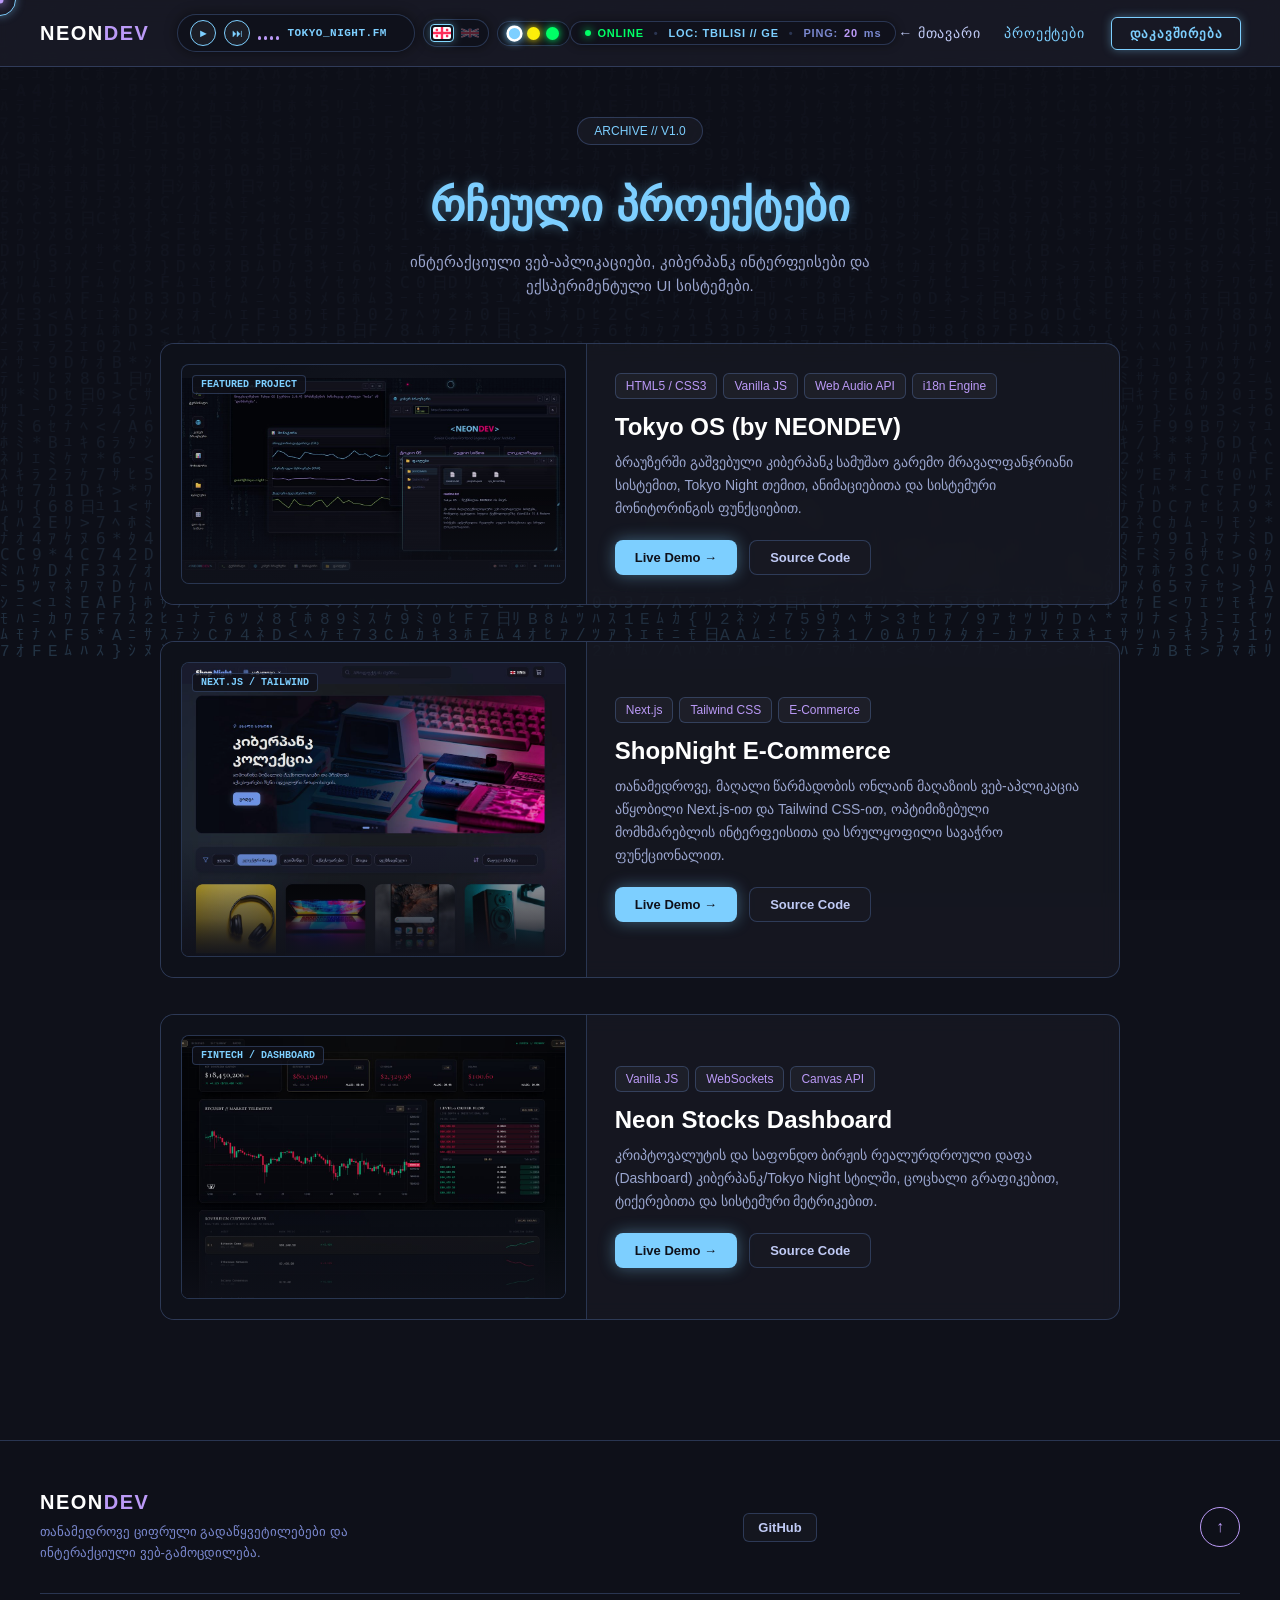
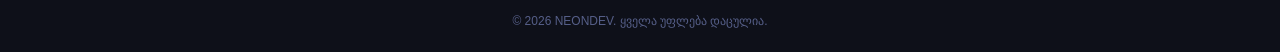
==== projects.html @ 798b06bb "Fix portfolio review issues - Real GitHub link, drop placeholder LinkedIn/X links - CV download link" ====
<!doctype html>
<html lang="ka">
  <head>
    <meta charset="UTF-8" />
    <meta name="viewport" content="width=device-width, initial-scale=1.0" />
    <title>პროექტები | NEONDEV</title>
    <meta
      name="description"
      content="NEONDEV-ის რჩეული პროექტები: Tokyo OS, ShopNight E-Commerce და Neon Stocks Dashboard."
    />
    <meta property="og:type" content="website" />
    <meta property="og:title" content="პროექტები | NEONDEV" />
    <meta
      property="og:description"
      content="ინტერაქციული ვებ-აპლიკაციები, კიბერპანკ ინტერფეისები და ექსპერიმენტული UI სისტემები."
    />
    <meta
      property="og:url"
      content="https://cercvadzee07.github.io/NEONDEV/projects.html"
    />
    <meta
      property="og:image"
      content="https://cercvadzee07.github.io/NEONDEV/tokyo-os-preview.jpg"
    />
    <meta name="twitter:card" content="summary_large_image" />
    <link rel="icon" type="image/svg+xml" href="favicon.svg" />
    <link rel="stylesheet" href="style.css" />
    <script>
      const t = localStorage.getItem("selectedTheme");
      if (t === "cyber") {
        document.documentElement.classList.add("theme-cyber");
        document.body?.classList.add("theme-cyber");
      }
      if (t === "matrix") {
        document.documentElement.classList.add("theme-matrix");
        document.body?.classList.add("theme-matrix");
      }
    </script>
  </head>
  <body>
    <!-- Custom Cyberpunk კურსორი -->
    <div class="cursor-dot" id="cursorDot"></div>
    <div class="cursor-ring" id="cursorRing"></div>

    <!-- Matrix Rain ფონი -->
    <canvas id="matrixCanvas"></canvas>

    <!-- ნავიგაცია -->
    <header class="navbar">
      <a href="index.html" class="logo">NEON<span>DEV</span></a>

      <!-- Cyberpunk მინი-აუდიო (Next ღილაკით), ენის და თემების გადამრთველი -->
      <div class="audio-controls-wrap">
        <div
          class="audio-player"
          id="audioPlayer"
          title="Cyberpunk Ambient Player"
        >
          <button class="player-btn" id="playToggleBtn" aria-label="Play Lo-Fi">
            <span class="player-icon" id="playerIcon">&#9658;</span>
          </button>
          <button
            class="player-btn"
            id="nextTrackBtn"
            title="Next Track"
            aria-label="Next Track"
          >
            ⏭
          </button>
          <div class="visualizer" id="visualizer">
            <span class="v-bar"></span>
            <span class="v-bar"></span>
            <span class="v-bar"></span>
            <span class="v-bar"></span>
          </div>
          <span class="track-title" id="trackTitle">TOKYO_NIGHT.FM</span>
        </div>

        <!-- ენის გადამრთველი HUD პანელი (დროშებით) -->
        <div class="lang-switcher" title="ენის შეცვლა / Switch Language">
          <button
            class="lang-btn active"
            data-lang="ka"
            title="ქართული"
            aria-label="ქართული"
          >
            <svg class="flag-icon" viewBox="0 0 60 40" width="20" height="14">
              <rect width="60" height="40" fill="#f0f4fc" rx="2" />
              <path d="M0 16h60v8H0z M26 0h8v40h-8z" fill="#ff2a55" />
              <path d="M10 6h6v8h-6z M9 7h8v6h-8z" fill="#ff2a55" />
              <path d="M44 6h6v8h-6z M43 7h8v6h-8z" fill="#ff2a55" />
              <path d="M10 26h6v8h-6z M9 27h8v6h-8z" fill="#ff2a55" />
              <path d="M44 26h6v8h-6z M43 27h8v6h-8z" fill="#ff2a55" />
            </svg>
          </button>
          <button
            class="lang-btn"
            data-lang="en"
            title="English"
            aria-label="English"
          >
            <svg class="flag-icon" viewBox="0 0 60 30" width="20" height="14">
              <clipPath id="uk-clip-p">
                <rect width="60" height="30" rx="2" />
              </clipPath>
              <g clip-path="url(#uk-clip-p)">
                <path d="M0 0v30h60V0z" fill="#012169" />
                <path
                  d="M0 0l60 30m0-30L0 30"
                  stroke="#f0f4fc"
                  stroke-width="6"
                />
                <path
                  d="M0 0l60 30m0-30L0 30"
                  stroke="#ff2a55"
                  stroke-width="3"
                />
                <path d="M30 0v30M0 15h60" stroke="#f0f4fc" stroke-width="10" />
                <path d="M30 0v30M0 15h60" stroke="#ff2a55" stroke-width="6" />
              </g>
            </svg>
          </button>
        </div>

        <!-- თემების გადამრთველი HUD პანელი -->
        <div class="theme-switcher" title="ნეონის თემის შეცვლა">
          <button
            class="theme-dot active"
            data-theme="tokyo"
            title="Tokyo Night"
            aria-label="Tokyo Night Theme"
          ></button>
          <button
            class="theme-dot"
            data-theme="cyber"
            title="Cyberpunk 2077"
            aria-label="Cyberpunk Theme"
          ></button>
          <button
            class="theme-dot"
            data-theme="matrix"
            title="Matrix Protocol"
            aria-label="Matrix Theme"
          ></button>
        </div>
      </div>

      <!-- Cyberpunk Live HUD Telemetry -->
      <div class="cyber-hud" id="cyberHud">
        <span class="hud-item hud-status">
          <span class="hud-dot"></span>
          <span id="hudStatus">ONLINE</span>
        </span>
        <span class="hud-sep">•</span>
        <span class="hud-item hud-loc" id="hudLoc">LOC: TBILISI // GE</span>
        <span class="hud-sep">•</span>
        <span class="hud-item hud-ping"
          >PING: <span id="hudPing">--</span>ms</span
        >
      </div>

      <!-- ლინკები (მხოლოდ მთავარი, პროექტები და დაკავშირება) -->
      <ul class="nav-links" id="navLinks">
        <li><a href="index.html" data-i18n="navBack">&larr; მთავარი</a></li>
        <li>
          <a
            href="projects.html"
            style="color: var(--neon-primary)"
            data-i18n="navProjects"
            >პროექტები</a
          >
        </li>
        <li class="mobile-btn-wrap">
          <button class="btn-neon btn-mobile-connect" data-i18n="connectBtn">
            დაკავშირება
          </button>
        </li>
        <!-- თემების გადამრთველი მობილურის მენიუში -->
        <li class="mobile-theme-section">
          <span class="mobile-theme-label">SYSTEM THEME</span>
          <div class="theme-switcher">
            <button
              class="theme-dot active"
              data-theme="tokyo"
              title="Tokyo Night"
              aria-label="Tokyo Night"
            ></button>
            <button
              class="theme-dot"
              data-theme="cyber"
              title="Cyberpunk 2077"
              aria-label="Cyberpunk"
            ></button>
            <button
              class="theme-dot"
              data-theme="matrix"
              title="Matrix Protocol"
              aria-label="Matrix"
            ></button>
          </div>
        </li>
      </ul>

      <div class="nav-right">
        <button class="btn-neon nav-desktop-btn" data-i18n="connectBtn">
          დაკავშირება
        </button>
        <button class="hamburger" id="hamburgerBtn" aria-label="მენიუ">
          <span class="bar"></span>
          <span class="bar"></span>
          <span class="bar"></span>
        </button>
      </div>
    </header>

    <!-- პროექტების ვიტრინის სექცია (მხოლოდ პროექტები!) -->
    <main class="projects-page" id="mainContainer">
      <div class="projects-header reveal">
        <div class="badge">ARCHIVE // V1.0</div>
        <h1 class="page-title">
          <span data-i18n="projectsPageTitle1">რჩეული</span>
          <span data-i18n="projectsPageTitle2">პროექტები</span>
        </h1>
        <p class="page-subtitle" data-i18n="projectsPageSubtitle">
          ინტერაქციული ვებ-აპლიკაციები, კიბერპანკ ინტერფეისები და ექსპერიმენტული
          UI სისტემები.
        </p>
      </div>

      <div class="showcase-list">
        <!-- პროექტი: Tokyo OS -->
        <article class="showcase-card reveal">
          <div class="showcase-preview">
            <div class="preview-mockup has-image">
              <span class="mockup-tag">FEATURED PROJECT</span>
              <img
                src="tokyo-os-preview.jpg"
                alt="Tokyo OS Preview"
                class="mockup-img"
                loading="lazy"
              />
              <div class="mockup-overlay"></div>
            </div>
          </div>

          <div class="showcase-info">
            <div class="showcase-tags">
              <span class="tag">HTML5 / CSS3</span>
              <span class="tag">Vanilla JS</span>
              <span class="tag">Web Audio API</span>
              <span class="tag">i18n Engine</span>
            </div>
            <h2>Tokyo OS (by NEONDEV)</h2>
            <p data-i18n="proj1Desc">
              ბრაუზერში გაშვებული კიბერპანკ სამუშაო გარემო მრავალფანჯრიანი
              სისტემით, Tokyo Night თემით, ანიმაციებითა და სისტემური
              მონიტორინგის ფუნქციებით.
            </p>
            <div class="showcase-actions">
              <a
                href="https://cercvadzee07.github.io/Tokyo-OS/os.html"
                class="btn-primary"
                target="_blank"
                rel="noopener noreferrer"
                data-i18n="liveDemoBtn"
                >Live Demo &rarr;</a
              >
              <a
                href="https://github.com/cercvadzee07/Tokyo-OS"
                class="btn-secondary"
                target="_blank"
                rel="noopener noreferrer"
                data-i18n="sourceCodeBtn"
                >Source Code</a
              >
            </div>
          </div>
        </article>
        <!-- ახალი პროექტი: ShopNight E-Commerce -->
        <article class="showcase-card reveal">
          <div class="showcase-preview">
            <div class="preview-mockup has-image">
              <span class="mockup-tag">NEXT.JS / TAILWIND</span>
              <img
                src="shop-night-preview.jpg"
                alt="ShopNight E-Commerce Preview"
                class="mockup-img"
                loading="lazy"
              />
              <div class="mockup-overlay"></div>
            </div>
          </div>
          <div class="showcase-info">
            <div class="showcase-tags">
              <span class="tag">Next.js</span>
              <span class="tag">Tailwind CSS</span>
              <span class="tag">E-Commerce</span>
            </div>
            <h2>ShopNight E-Commerce</h2>
            <p data-i18n="proj2Desc">
              თანამედროვე, მაღალი წარმადობის ონლაინ მაღაზიის ვებ-აპლიკაცია
              აწყობილი Next.js-ით და Tailwind CSS-ით, ოპტიმიზებული მომხმარებლის
              ინტერფეისითა და სრულყოფილი სავაჭრო ფუნქციონალით.
            </p>
            <div class="showcase-actions">
              <a
                href="https://shophight-ecommerce-rtij-rho.vercel.app/"
                class="btn-primary"
                target="_blank"
                rel="noopener noreferrer"
                data-i18n="liveDemoBtn"
                >Live Demo &rarr;</a
              >
              <a
                href="https://github.com/cercvadzee07/shophight-ecommerce"
                class="btn-secondary"
                target="_blank"
                rel="noopener noreferrer"
                data-i18n="sourceCodeBtn"
                >Source Code</a
              >
            </div>
          </div>
        </article>
        <!-- ახალი პროექტი: Neon Stocks Dashboard -->
        <article class="showcase-card reveal">
          <div class="showcase-preview">
            <div class="preview-mockup has-image">
              <span class="mockup-tag">FINTECH / DASHBOARD</span>
              <img
                src="neonstocks-preview.jpg"
                alt="Neon Stocks Dashboard Preview"
                class="mockup-img"
                loading="lazy"
              />
              <div class="mockup-overlay"></div>
            </div>
          </div>
          <div class="showcase-info">
            <div class="showcase-tags">
              <span class="tag">Vanilla JS</span>
              <span class="tag">WebSockets</span>
              <span class="tag">Canvas API</span>
            </div>
            <h2>Neon Stocks Dashboard</h2>
            <p data-i18n="proj3Desc">
              კრიპტოვალუტის და საფონდო ბირჟის რეალურდროული დაფა (Dashboard)
              კიბერპანკ/Tokyo Night სტილში, ცოცხალი გრაფიკებით, ტიქერებითა და
              სისტემური მეტრიკებით.
            </p>
            <div class="showcase-actions">
              <a
                href="https://strata-vault-otlus2s0t-cercvadzee.vercel.app/"
                class="btn-primary"
                target="_blank"
                rel="noopener noreferrer"
                data-i18n="liveDemoBtn"
                >Live Demo &rarr;</a
              >
              <a
                href="https://github.com/cercvadzee07/strata-vault"
                class="btn-secondary"
                target="_blank"
                rel="noopener noreferrer"
                data-i18n="sourceCodeBtn"
                >Source Code</a
              >
            </div>
          </div>
        </article>
      </div>
    </main>

    <!-- ფუტერი -->
    <footer class="footer">
      <div class="footer-container">
        <div class="footer-brand">
          <div class="logo">NEON<span>DEV</span></div>
          <p data-i18n="footerDesc">
            თანამედროვე ციფრული გადაწყვეტილებები და ინტერაქციული
            ვებ-გამოცდილება.
          </p>
        </div>
        <div class="footer-socials">
          <a
            href="https://github.com/cercvadzee07"
            target="_blank"
            rel="noopener noreferrer"
            class="social-link"
            >GitHub</a
          >
        </div>
        <div class="footer-action">
          <button
            type="button"
            id="scrollTopBtn"
            class="btn-scroll-top"
            title="ზემოთ დაბრუნება"
            aria-label="Scroll to top"
          >
            &#8593;
          </button>
        </div>
      </div>
      <div class="footer-bottom">
        <p data-i18n="footerCopy">&copy; 2026 NEONDEV. ყველა უფლება დაცულია.</p>
      </div>
    </footer>

    <!-- საკონტაქტო მოდალი -->
    <div class="modal-overlay" id="contactModal">
      <div class="modal-box">
        <button
          type="button"
          class="modal-close"
          id="closeBtn"
          aria-label="Close modal"
        >
          &times;
        </button>
        <h3 class="modal-title">
          <span data-i18n="modalContactTitle1">მოდი</span>
          <span data-i18n="modalContactTitle2">დავუკავშირდეთ</span>
        </h3>
        <p class="modal-desc" data-i18n="modalContactDesc">
          გაქვს საინტერესო იდეა ან პროექტი? მომწერე ნებისმიერ დროს.
        </p>
        <form class="modal-form" id="contactForm">
          <div class="input-group">
            <label data-i18n="labelName">სახელი</label>
            <input
              type="text"
              name="name"
              placeholder="თქვენი სახელი"
              data-i18n-ph="phName"
              required
            />
          </div>

          <div class="input-group">
            <label data-i18n="labelEmail">ელ-ფოსტა</label>
            <input
              type="email"
              name="email"
              placeholder="name@example.com"
              required
            />
          </div>

          <div class="input-group">
            <label data-i18n="labelMsg">შეტყობინება</label>
            <textarea
              name="message"
              rows="3"
              placeholder="მოკლედ თქვენი იდეის შესახებ..."
              data-i18n-ph="phMsg"
              required
            ></textarea>
          </div>

          <div class="form-status" id="formStatus"></div>

          <button
            type="submit"
            class="btn-primary modal-submit"
            id="submitBtn"
            data-i18n="sendBtn"
          >
            გაგზავნა
          </button>
        </form>
      </div>
    </div>

    <script src="script.js"></script>
  </body>
</html>
---- style.css ----
/* =========================================
   ნეონის ფერების პალიტრა (CSS VARIABLES)
========================================= */
:root {
  /* 1. Tokyo Night (Default) */
  --neon-primary: #7dcfff;
  --neon-secondary: #bb9af7;
  --neon-glow: rgba(125, 207, 255, 0.4);
  --neon-border: rgba(122, 162, 247, 0.25);
  --bg-dark: #0f111a;
  --card-bg: rgba(26, 27, 38, 0.6);
}

/* 2. Cyberpunk 2077 თემა */
body.theme-cyber {
  --neon-primary: #fcee0a;
  --neon-secondary: #ff007f;
  --neon-glow: rgba(252, 238, 10, 0.45);
  --neon-border: rgba(252, 238, 10, 0.3);
  --bg-dark: #0d0d11;
  --card-bg: rgba(30, 26, 15, 0.7);
}

/* 3. Matrix Protocol თემა */
body.theme-matrix {
  --neon-primary: #00ff66;
  --neon-secondary: #73d216;
  --neon-glow: rgba(0, 255, 102, 0.45);
  --neon-border: rgba(0, 255, 102, 0.3);
  --bg-dark: #08110b;
  --card-bg: rgba(10, 25, 15, 0.7);
}

/* =========================================
   გლობალური გასუფთავება & ბაზა
========================================= */
* {
  margin: 0;
  padding: 0;
  box-sizing: border-box;
  font-family: "Segoe UI", Tahoma, Geneva, Verdana, sans-serif;
  transition:
    background-color 0.3s ease,
    border-color 0.3s ease,
    color 0.3s ease;
}

html {
  scroll-behavior: smooth;
  overflow-x: hidden;
}

body {
  background-color: var(--bg-dark);
  color: #c0caf5;
  overflow-x: hidden;
  width: 100%;
  position: relative;
}

/* =========================================
   CUSTOM CYBERPUNK CURSOR
========================================= */
@media (hover: hover) and (pointer: fine) {
  body {
    cursor: none;
  }
  a,
  button,
  input,
  textarea,
  .card,
  .player-btn,
  .theme-dot,
  .lang-btn {
    cursor: none !important;
  }
}

.cursor-dot {
  position: fixed;
  top: 0;
  left: 0;
  width: 7px;
  height: 7px;
  background-color: var(--neon-secondary);
  border-radius: 50%;
  pointer-events: none;
  z-index: 9999;
  transform: translate(-50%, -50%);
  box-shadow:
    0 0 10px var(--neon-secondary),
    0 0 20px var(--neon-secondary);
  transition:
    opacity 0.2s ease,
    transform 0.1s ease;
}

.cursor-ring {
  position: fixed;
  top: 0;
  left: 0;
  width: 32px;
  height: 32px;
  border: 1.5px solid var(--neon-primary);
  border-radius: 50%;
  pointer-events: none;
  z-index: 9998;
  transform: translate(-50%, -50%);
  box-shadow: 0 0 10px var(--neon-glow);
  transition:
    width 0.25s ease,
    height 0.25s ease,
    border-color 0.25s ease,
    background 0.25s ease;
  will-change: left, top;
}

.cursor-ring.hovered {
  width: 48px;
  height: 48px;
  border-color: var(--neon-secondary);
  background: rgba(255, 255, 255, 0.05);
  box-shadow: 0 0 18px var(--neon-glow);
}

/* =========================================
   ნავბარი (HEADER) - ფიქსირებული & სტაბილური
========================================= */
.navbar {
  display: flex;
  align-items: center;
  justify-content: flex-start;
  padding: 14px 40px;
  background-color: rgba(26, 27, 38, 0.88);
  backdrop-filter: blur(12px);
  -webkit-backdrop-filter: blur(12px);
  border-bottom: 1px solid var(--neon-border);
  position: sticky;
  top: 0;
  z-index: 1000;
  width: 100%;
}

.logo,
.logo:hover,
.logo:visited {
  font-size: 20px;
  font-weight: 800;
  letter-spacing: 1.5px;
  color: #ffffff;
  white-space: nowrap;
  flex-shrink: 0;
  text-decoration: none !important;
  display: inline-block;
}

.logo span {
  color: var(--neon-secondary);
  text-decoration: none !important;
}

.audio-controls-wrap {
  display: flex;
  align-items: center;
  gap: 8px;
  flex-shrink: 0;
  margin-left: 28px;
}

.audio-player {
  display: inline-flex;
  align-items: center;
  gap: 8px;
  background: rgba(15, 17, 26, 0.85);
  border: 1px solid var(--neon-border);
  padding: 5px 12px;
  border-radius: 30px;
  box-shadow: 0 0 12px rgba(0, 0, 0, 0.5);
  flex-shrink: 0;
}

.player-btn {
  width: 26px;
  height: 26px;
  border-radius: 50%;
  background: rgba(255, 255, 255, 0.05);
  border: 1px solid var(--neon-primary);
  color: var(--neon-primary);
  display: flex;
  align-items: center;
  justify-content: center;
  font-size: 11px;
  outline: none;
  transition: all 0.2s ease;
  cursor: pointer;
}

.player-btn:hover {
  background: var(--neon-primary);
  color: #0f111a;
  box-shadow: 0 0 10px var(--neon-primary);
}

.visualizer {
  display: flex;
  align-items: flex-end;
  gap: 3px;
  height: 14px;
}

.v-bar {
  width: 3px;
  height: 4px;
  background: var(--neon-secondary);
  border-radius: 2px;
  transition: height 0.2s ease;
}

.audio-player.playing .v-bar:nth-child(1) {
  animation: sound-wave 0.8s ease-in-out infinite alternate;
}
.audio-player.playing .v-bar:nth-child(2) {
  animation: sound-wave 0.6s ease-in-out infinite alternate 0.2s;
}
.audio-player.playing .v-bar:nth-child(3) {
  animation: sound-wave 0.9s ease-in-out infinite alternate 0.1s;
}
.audio-player.playing .v-bar:nth-child(4) {
  animation: sound-wave 0.7s ease-in-out infinite alternate 0.3s;
}

@keyframes sound-wave {
  0% {
    height: 3px;
    background: var(--neon-secondary);
  }
  100% {
    height: 14px;
    background: var(--neon-primary);
    box-shadow: 0 0 6px var(--neon-primary);
  }
}

.track-title {
  font-size: 11px;
  font-family: monospace;
  font-weight: 700;
  color: var(--neon-primary);
  letter-spacing: 0.5px;
  min-width: 115px;
  display: inline-block;
  white-space: nowrap;
}

.theme-switcher {
  display: flex;
  align-items: center;
  gap: 6px;
  background: rgba(15, 17, 26, 0.85);
  border: 1px solid var(--neon-border);
  padding: 5px 10px;
  border-radius: 30px;
  flex-shrink: 0;
}

.theme-dot {
  width: 13px;
  height: 13px;
  border-radius: 50%;
  border: 2px solid transparent;
  cursor: pointer;
  outline: none;
  transition:
    transform 0.2s ease,
    border-color 0.2s ease;
}

.theme-dot[data-theme="tokyo"] {
  background-color: #7dcfff;
  box-shadow: 0 0 8px #7dcfff;
}
.theme-dot[data-theme="cyber"] {
  background-color: #fcee0a;
  box-shadow: 0 0 8px #fcee0a;
}
.theme-dot[data-theme="matrix"] {
  background-color: #00ff66;
  box-shadow: 0 0 8px #00ff66;
}

.theme-dot.active {
  transform: scale(1.25);
  border-color: #ffffff;
}

.lang-switcher {
  display: flex;
  align-items: center;
  gap: 4px;
  background: rgba(15, 17, 26, 0.85);
  border: 1px solid var(--neon-border);
  padding: 4px 6px;
  border-radius: 30px;
  box-shadow: 0 0 10px rgba(0, 0, 0, 0.5);
  flex-shrink: 0;
}

.lang-btn {
  background: transparent;
  border: 1.5px solid transparent;
  border-radius: 4px;
  padding: 2px;
  display: flex;
  align-items: center;
  justify-content: center;
  cursor: pointer;
  outline: none;
  opacity: 0.45;
  filter: grayscale(30%) brightness(0.85);
  transition: all 0.2s ease;
}

.lang-btn .flag-icon {
  width: 18px;
  height: 12px;
  display: block;
  border-radius: 2px;
}

.lang-btn:hover {
  opacity: 0.85;
  filter: grayscale(0%) brightness(1);
}

.lang-btn.active {
  opacity: 1;
  filter: grayscale(0%) brightness(1.05);
  border-color: var(--neon-primary);
  box-shadow: 0 0 8px var(--neon-glow);
}

/* =========================================
   CYBERPUNK HUD STATUS BAR
========================================= */
.cyber-hud {
  display: flex;
  align-items: center;
  gap: 10px;
  background: rgba(15, 17, 26, 0.7);
  border: 1px solid var(--neon-border);
  padding: 5px 14px;
  border-radius: 20px;
  font-family: "Courier New", Courier, monospace;
  font-size: 11px;
  font-weight: 700;
  letter-spacing: 0.8px;
  color: #7a88cf;
  white-space: nowrap;
  box-shadow: 0 0 10px rgba(0, 0, 0, 0.4);
  flex-shrink: 0;
  margin: 0 auto;
}

.hud-item {
  display: inline-flex;
  align-items: center;
  gap: 6px;
}

.hud-dot {
  width: 6px;
  height: 6px;
  background-color: #00ff66;
  border-radius: 50%;
  box-shadow: 0 0 8px #00ff66;
  animation: pulse-dot 1.5s infinite;
}

.hud-status {
  color: #00ff66;
}
.hud-sep {
  color: var(--neon-border);
}
.hud-loc {
  color: var(--neon-primary);
}
.hud-ping span {
  color: var(--neon-secondary);
}

@keyframes pulse-dot {
  0%,
  100% {
    opacity: 1;
    transform: scale(1);
  }
  50% {
    opacity: 0.4;
    transform: scale(0.85);
  }
}

/* =========================================
   ნავიგაციის ლინკები
========================================= */
.nav-links {
  display: flex;
  align-items: center;
  gap: 20px;
  list-style: none;
  margin-right: 24px;
  flex-shrink: 0;
}

.nav-links li {
  position: relative;
  padding: 6px 2px;
}

.nav-links li a {
  display: inline-block;
  text-decoration: none;
  color: #c0caf5;
  font-size: 14px;
  font-weight: 500;
  text-transform: uppercase;
  letter-spacing: 0.8px;
  white-space: nowrap;
  transition:
    color 0.25s ease,
    transform 0.25s ease;
}

.nav-links li:hover a {
  transform: translateY(-2px);
  color: var(--neon-primary);
  text-shadow: 0 0 12px var(--neon-glow);
}

.btn-neon {
  background: transparent;
  color: var(--neon-primary);
  border: 1.5px solid var(--neon-primary);
  padding: 8px 18px;
  font-size: 13px;
  font-weight: 600;
  letter-spacing: 0.8px;
  border-radius: 6px;
  box-shadow: 0 0 10px var(--neon-glow);
  cursor: pointer;
  white-space: nowrap;
}

.btn-neon:hover {
  background-color: var(--neon-primary);
  color: #0f111a;
  box-shadow: 0 0 20px var(--neon-primary);
  transform: translateY(-2px);
}

.nav-right {
  display: flex;
  align-items: center;
  gap: 14px;
  flex-shrink: 0;
}

.nav-desktop-btn {
  min-width: 128px !important;
  text-align: center !important;
  flex-shrink: 0 !important;
}

.hamburger {
  display: none;
}

.mobile-btn-wrap {
  display: none;
}

.mobile-theme-section {
  display: none;
}

/* =========================================
   HERO სექცია
========================================= */
.hero {
  min-height: calc(100vh - 70px);
  display: flex;
  flex-direction: column;
  align-items: center;
  justify-content: center;
  text-align: center;
  padding: 40px 20px;
}

.badge {
  display: inline-flex;
  align-items: center;
  gap: 8px;
  padding: 6px 16px;
  border-radius: 50px;
  background: rgba(26, 27, 38, 0.8);
  border: 1px solid var(--neon-border);
  color: var(--neon-primary);
  font-size: 12px;
  font-weight: 500;
  margin-bottom: 20px;
}

.hero-title {
  font-size: clamp(32px, 6vw, 62px);
  font-weight: 800;
  line-height: 1.25;
  color: #ffffff;
  margin-bottom: 18px;
  max-width: 900px;
}

.gradient-text {
  display: inline-block;
  padding-bottom: 4px;
  background: linear-gradient(
    135deg,
    var(--neon-primary) 0%,
    var(--neon-secondary) 100%
  );
  -webkit-background-clip: text;
  background-clip: text;
  -webkit-text-fill-color: transparent;
  filter: drop-shadow(0 0 14px var(--neon-glow));
}

.hero-desc {
  max-width: 540px;
  font-size: clamp(15px, 2.5vw, 17px);
  line-height: 1.6;
  color: #9aa5ce;
  margin-bottom: 32px;
}

.hero-actions {
  display: flex;
  gap: 16px;
  align-items: center;
  justify-content: center;
  flex-wrap: wrap;
}

.btn-primary {
  background: var(--neon-primary);
  color: #0f111a;
  border: none;
  padding: 12px 28px;
  font-size: 14px;
  font-weight: 700;
  border-radius: 8px;
  box-shadow: 0 0 16px var(--neon-glow);
  cursor: pointer;
  text-decoration: none;
  display: inline-flex;
  align-items: center;
  justify-content: center;
}

.btn-primary:hover {
  filter: brightness(1.15);
  box-shadow: 0 0 25px var(--neon-primary);
  transform: translateY(-2px);
}

.btn-secondary {
  background: rgba(26, 27, 38, 0.6);
  color: #c0caf5;
  border: 1px solid var(--neon-border);
  padding: 12px 28px;
  font-size: 14px;
  font-weight: 600;
  border-radius: 8px;
  cursor: pointer;
  text-decoration: none;
  display: inline-flex;
  align-items: center;
  justify-content: center;
}

.btn-secondary:hover {
  border-color: var(--neon-secondary);
  color: #ffffff;
  transform: translateY(-2px);
}

/* =========================================
   „ჩემ შესახებ & SKILLS“ სექცია
========================================= */
.about-section {
  padding: 0px 24px;
  max-width: 1200px;
  margin: 0 auto;
}

.about-grid {
  display: grid;
  grid-template-columns: 1fr 1.2fr;
  gap: 32px;
  align-items: stretch;
}

.about-card,
.skills-card {
  background: var(--card-bg);
  border: 1px solid var(--neon-border);
  border-radius: 14px;
  padding: 32px;
  backdrop-filter: blur(10px);
}

.about-card:hover,
.skills-card:hover {
  border-color: var(--neon-primary);
  box-shadow:
    0 10px 30px rgba(0, 0, 0, 0.5),
    0 0 20px var(--neon-glow);
}

.avatar-wrapper.no-circle {
  position: relative;
  width: 84px;
  height: 84px;
  margin-bottom: 20px;
  display: flex;
  align-items: center;
  justify-content: flex-start;
  background: transparent;
  border: none;
}

.avatar-svg-raw {
  width: 100%;
  height: 100%;
  object-fit: contain;
  filter: drop-shadow(0 0 8px var(--neon-primary))
    drop-shadow(0 0 20px var(--neon-glow));
  transition:
    transform 0.3s ease,
    filter 0.3s ease;
}

.about-card:hover .avatar-svg-raw {
  transform: scale(1.06);
  filter: drop-shadow(0 0 12px var(--neon-primary))
    drop-shadow(0 0 28px var(--neon-secondary));
}

.about-name {
  font-size: 21px;
  color: #ffffff;
  margin-bottom: 12px;
}

.about-text {
  color: #9aa5ce;
  font-size: 15px;
  line-height: 1.65;
  margin-bottom: 26px;
}

.stats-grid {
  display: grid;
  grid-template-columns: repeat(3, 1fr);
  gap: 12px;
  padding-top: 20px;
  border-top: 1px solid var(--neon-border);
}

.stat-item {
  text-align: center;
}
.stat-num {
  font-size: 20px;
  font-weight: 800;
  color: var(--neon-secondary);
  text-shadow: 0 0 10px var(--neon-glow);
}
.stat-label {
  font-size: 11px;
  color: #565f89;
  text-transform: uppercase;
  margin-top: 4px;
  letter-spacing: 0.5px;
}

.skills-heading {
  font-size: 21px;
  color: #ffffff;
  margin-bottom: 8px;
}
.skills-heading span {
  color: var(--neon-primary);
}
.skills-desc {
  font-size: 14px;
  color: #7a88cf;
  margin-bottom: 22px;
}

.skills-list {
  display: flex;
  flex-direction: column;
  gap: 16px;
  margin-bottom: 24px;
}

.skill-info {
  display: flex;
  justify-content: space-between;
  font-size: 13px;
  font-weight: 600;
  color: #c0caf5;
  margin-bottom: 6px;
}

.skill-pct {
  color: var(--neon-primary);
}

.skill-bar {
  width: 100%;
  height: 6px;
  background: rgba(15, 17, 26, 0.8);
  border-radius: 10px;
  overflow: hidden;
  border: 1px solid var(--neon-border);
}

.skill-fill {
  height: 100%;
  width: 0%;
  background: linear-gradient(
    90deg,
    var(--neon-primary),
    var(--neon-secondary)
  );
  border-radius: 10px;
  box-shadow: 0 0 10px var(--neon-glow);
  transition: width 1.2s cubic-bezier(0.16, 1, 0.3, 1);
}

.skills-card.active .skill-fill {
  width: var(--w);
}

.tech-tags {
  display: flex;
  flex-wrap: wrap;
  gap: 8px;
  padding-top: 14px;
  border-top: 1px solid var(--neon-border);
}

.tag {
  font-size: 12px;
  color: var(--neon-secondary);
  background: rgba(255, 255, 255, 0.04);
  border: 1px solid var(--neon-border);
  padding: 5px 10px;
  border-radius: 6px;
}

.tag:hover {
  background: var(--neon-secondary);
  color: #0f111a;
  box-shadow: 0 0 10px var(--neon-glow);
  transform: translateY(-2px);
}

/* =========================================
   PROJECTS SHOWCASE PAGE
========================================= */
.projects-page {
  max-width: 1000px;
  margin: 0 auto;
  padding: 50px 20px 90px;
}

.projects-header {
  text-align: center;
  margin-bottom: 45px;
}

.page-title {
  font-size: clamp(28px, 4.5vw, 44px);
  font-weight: 800;
  color: #ffffff;
  line-height: 1.3;
  margin: 12px 0 16px;
}

.page-title span {
  color: var(--neon-primary);
  text-shadow: 0 0 12px var(--neon-glow);
}

.page-subtitle {
  color: #9aa5ce;
  font-size: 15px;
  max-width: 580px;
  margin: 0 auto;
  line-height: 1.6;
}

.showcase-list {
  display: flex;
  flex-direction: column;
  gap: 36px;
}

.showcase-card {
  display: grid;
  grid-template-columns: 1fr 1.25fr;
  background: var(--card-bg);
  border: 1px solid var(--neon-border);
  border-radius: 14px;
  overflow: hidden;
  backdrop-filter: blur(10px);
  transition:
    transform 0.3s ease,
    border-color 0.3s ease,
    box-shadow 0.3s ease;
}

.showcase-card:hover {
  transform: translateY(-4px);
  border-color: var(--neon-primary);
  box-shadow:
    0 15px 35px rgba(0, 0, 0, 0.6),
    0 0 20px var(--neon-glow);
}

.showcase-preview {
  background: rgba(15, 17, 26, 0.9);
  padding: 20px;
  display: flex;
  align-items: center;
  justify-content: center;
  border-right: 1px solid var(--neon-border);
}

.preview-mockup {
  width: 100%;
  min-height: 220px;
  background: radial-gradient(
    circle at 50% 50%,
    rgba(255, 255, 255, 0.03) 0%,
    transparent 70%
  );
  border: 1px dashed var(--neon-border);
  border-radius: 8px;
  display: flex;
  flex-direction: column;
  align-items: center;
  justify-content: center;
  position: relative;
}

.preview-mockup.has-image {
  overflow: hidden;
  padding: 0;
  border-style: solid;
}

.mockup-img {
  width: 100%;
  height: 100%;
  object-fit: cover;
  transition:
    transform 0.4s ease,
    filter 0.4s ease;
  filter: contrast(1.05) brightness(0.9);
}

.showcase-card:hover .mockup-img {
  transform: scale(1.05);
  filter: contrast(1.1) brightness(1.05);
}

.mockup-overlay {
  position: absolute;
  inset: 0;
  background: linear-gradient(
    180deg,
    transparent 60%,
    rgba(15, 17, 26, 0.85) 100%
  );
  pointer-events: none;
}

.mockup-tag {
  position: absolute;
  top: 10px;
  left: 10px;
  font-size: 10px;
  font-family: monospace;
  font-weight: bold;
  color: var(--neon-primary);
  background: rgba(15, 17, 26, 0.8);
  border: 1px solid var(--neon-border);
  padding: 3px 8px;
  border-radius: 4px;
  z-index: 2;
}

.showcase-info {
  padding: 28px;
  display: flex;
  flex-direction: column;
  justify-content: center;
}

.showcase-tags {
  display: flex;
  gap: 6px;
  flex-wrap: wrap;
  margin-bottom: 14px;
}

.showcase-info h2 {
  font-size: clamp(20px, 3vw, 24px);
  color: #ffffff;
  margin-bottom: 10px;
}
.showcase-info p {
  color: #9aa5ce;
  font-size: 14px;
  line-height: 1.65;
  margin-bottom: 20px;
}

.showcase-actions {
  display: flex;
  gap: 12px;
  flex-wrap: wrap;
}

.showcase-actions a {
  font-size: 13px;
  padding: 9px 20px;
}

/* =========================================
   ტერმინალის სექცია
========================================= */
.terminal-section {
  padding: 50px 20px 80px;
  max-width: 900px;
  margin: 0 auto;
}

.terminal-window {
  background: rgba(15, 17, 26, 0.95);
  border: 1px solid var(--neon-border);
  border-radius: 10px;
  overflow: hidden;
  box-shadow:
    0 15px 35px rgba(0, 0, 0, 0.6),
    0 0 20px var(--neon-glow);
  font-family: "Courier New", Courier, monospace;
}

.terminal-header {
  background: rgba(26, 27, 38, 0.95);
  padding: 10px 16px;
  display: flex;
  align-items: center;
  border-bottom: 1px solid var(--neon-border);
  position: relative;
}

.terminal-dots {
  display: flex;
  gap: 7px;
}
.dot {
  width: 11px;
  height: 11px;
  border-radius: 50%;
}
.dot.red {
  background: #f7768e;
}
.dot.yellow {
  background: #e0af68;
}
.dot.green {
  background: #9ece6a;
}

.terminal-title {
  position: absolute;
  left: 50%;
  transform: translateX(-50%);
  font-size: 12px;
  color: var(--neon-primary);
  white-space: nowrap;
}

.terminal-body {
  padding: 18px;
  min-height: 200px;
  max-height: 320px;
  overflow-y: auto;
  display: flex;
  flex-direction: column;
  gap: 8px;
  font-size: 13px;
}

.term-line {
  line-height: 1.5;
  color: #c0caf5;
  word-break: break-word;
}
.system-msg {
  color: #565f89;
}
.cmd-highlight {
  color: var(--neon-primary);
  font-weight: bold;
}
.term-success {
  color: #9ece6a;
}
.term-error {
  color: #f7768e;
}

.terminal-input-bar {
  display: flex;
  align-items: center;
  padding: 10px 16px;
  background: rgba(26, 27, 38, 0.7);
  border-top: 1px solid var(--neon-border);
  gap: 8px;
}

.terminal-prompt {
  color: var(--neon-secondary);
  font-size: 13px;
  font-weight: bold;
}

#terminalInput {
  flex-grow: 1;
  background: transparent;
  border: none;
  outline: none;
  color: var(--neon-primary);
  font-family: inherit;
  font-size: 13px;
}

/* =========================================
   ფუტერი
========================================= */
.footer {
  background: rgba(15, 17, 26, 0.95);
  border-top: 1px solid var(--neon-border);
  padding: 50px 20px 24px;
  margin-top: 30px;
}

.footer-container {
  max-width: 1200px;
  margin: 0 auto;
  display: flex;
  align-items: center;
  justify-content: space-between;
  gap: 24px;
  flex-wrap: wrap;
  padding-bottom: 30px;
  border-bottom: 1px solid var(--neon-border);
}

.footer-brand {
  max-width: 320px;
}
.footer-brand p {
  font-size: 13px;
  line-height: 1.6;
  color: #7a88cf;
  margin-top: 8px;
}
.footer-socials {
  display: flex;
  gap: 12px;
  flex-wrap: wrap;
}

.social-link {
  text-decoration: none;
  color: #c0caf5;
  font-size: 13px;
  font-weight: 600;
  padding: 6px 14px;
  border-radius: 6px;
  border: 1px solid var(--neon-border);
  background: rgba(26, 27, 38, 0.6);
}

.social-link:hover {
  color: var(--neon-primary);
  border-color: var(--neon-primary);
  box-shadow: 0 0 12px var(--neon-glow);
  transform: translateY(-2px);
}

.btn-scroll-top {
  width: 40px;
  height: 40px;
  border-radius: 50%;
  background: transparent;
  border: 1px solid var(--neon-secondary);
  color: var(--neon-secondary);
  font-size: 16px;
  font-weight: bold;
  cursor: pointer;
}

.btn-scroll-top:hover {
  background: var(--neon-secondary);
  color: #0f111a;
  box-shadow: 0 0 16px var(--neon-secondary);
  transform: translateY(-2px);
}

.footer-bottom {
  text-align: center;
  padding-top: 20px;
  font-size: 12px;
  color: #565f89;
}

/* =========================================
   მოდალური ფანჯრები (CONTACT MODAL)
========================================= */
.modal-overlay {
  position: fixed;
  top: 0;
  left: 0;
  width: 100%;
  height: 100%;
  background: rgba(15, 17, 26, 0.8);
  backdrop-filter: blur(8px);
  -webkit-backdrop-filter: blur(8px);
  display: flex;
  align-items: center;
  justify-content: center;
  z-index: 2000;
  opacity: 0;
  visibility: hidden;
  padding: 16px;
  transition:
    opacity 0.3s ease,
    visibility 0.3s ease;
}

.modal-overlay.active {
  opacity: 1;
  visibility: visible;
}

.modal-box {
  background: rgba(26, 27, 38, 0.98);
  border: 1px solid var(--neon-border);
  border-radius: 14px;
  padding: 28px;
  width: 100%;
  max-width: 420px;
  box-shadow:
    0 0 30px rgba(0, 0, 0, 0.8),
    0 0 20px var(--neon-glow);
  position: relative;
  transform: scale(0.9);
  transition: transform 0.3s ease;
  max-height: 90vh;
  overflow-y: auto;
}

.modal-overlay.active .modal-box {
  transform: scale(1);
}

.modal-close {
  position: absolute;
  top: 14px;
  right: 18px;
  background: transparent;
  border: none;
  color: #a9b1d6;
  font-size: 24px;
  cursor: pointer;
}

.modal-close:hover {
  color: #ff007f;
}
.modal-title {
  font-size: 20px;
  color: #ffffff;
  margin-bottom: 6px;
}
.modal-title span {
  color: var(--neon-primary);
}
.modal-desc {
  font-size: 13px;
  color: #9aa5ce;
  margin-bottom: 18px;
}

.modal-form {
  display: flex;
  flex-direction: column;
  gap: 14px;
}
.input-group {
  display: flex;
  flex-direction: column;
  text-align: left;
  gap: 5px;
}
.input-group label {
  font-size: 11px;
  font-weight: 600;
  color: #c0caf5;
  text-transform: uppercase;
}

.input-group input,
.input-group textarea {
  background: rgba(15, 17, 26, 0.8);
  border: 1px solid var(--neon-border);
  border-radius: 6px;
  padding: 10px 12px;
  color: #ffffff;
  outline: none;
  font-size: 14px;
  width: 100%;
}

.input-group input:focus,
.input-group textarea:focus {
  border-color: var(--neon-primary);
  box-shadow: 0 0 8px var(--neon-glow);
}
.input-group textarea {
  resize: vertical;
  min-height: 80px;
}
.modal-submit {
  margin-top: 6px;
  width: 100%;
}

.form-status {
  font-family: monospace;
  font-size: 12px;
  line-height: 1.4;
  padding: 8px 10px;
  border-radius: 6px;
  display: none;
}
.form-status.success {
  display: block;
  color: #9ece6a;
  background: rgba(158, 206, 106, 0.1);
  border: 1px solid rgba(158, 206, 106, 0.3);
}
.form-status.error {
  display: block;
  color: #f7768e;
  background: rgba(247, 118, 142, 0.1);
  border: 1px solid rgba(247, 118, 142, 0.3);
}
.form-status.loading {
  display: block;
  color: var(--neon-primary);
  background: rgba(125, 207, 255, 0.08);
  border: 1px solid var(--neon-border);
}

/* =========================================
   SCROLLBAR & CANVAS & REVEAL
========================================= */
::-webkit-scrollbar {
  width: 6px;
}
::-webkit-scrollbar-track {
  background: var(--bg-dark);
}
::-webkit-scrollbar-thumb {
  background: linear-gradient(
    180deg,
    var(--neon-primary),
    var(--neon-secondary)
  );
  border-radius: 10px;
}

#matrixCanvas {
  position: fixed;
  top: 0;
  left: 0;
  width: 100vw;
  height: 100vh;
  z-index: -1;
  pointer-events: none;
  opacity: 0.18;
}

.reveal {
  opacity: 0;
  transform: translateY(28px);
  transition:
    opacity 0.7s cubic-bezier(0.16, 1, 0.3, 1),
    transform 0.7s cubic-bezier(0.16, 1, 0.3, 1);
}

.reveal.active {
  opacity: 1;
  transform: translateY(0);
}

/* =========================================
   რეზოლუციების ადაპტაცია (1024px-მდე / TABLET)
========================================= */
@media (max-width: 1024px) {
  .cyber-hud {
    display: none !important;
  }

  /* კურსორის გათიშვა */
  .cursor-dot,
  .cursor-ring {
    display: none !important;
  }
  body,
  a,
  button,
  input,
  textarea,
  .card,
  .player-btn,
  .theme-dot,
  .lang-btn {
    cursor: auto !important;
  }
  a,
  button,
  .player-btn,
  .theme-dot,
  .lang-btn,
  .hamburger {
    cursor: pointer !important;
  }

  /* "ჩემ შესახებ" ბარათები */
  .about-grid {
    display: grid !important;
    grid-template-columns: 1fr !important;
    gap: 24px !important;
    width: 100% !important;
  }
  .about-card,
  .skills-card {
    width: 100% !important;
    box-sizing: border-box !important;
  }

  /* პროექტების ბარათები */
  .showcase-card {
    display: flex !important;
    flex-direction: column !important;
  }
  .showcase-preview {
    width: 100% !important;
    border-right: none !important;
    border-bottom: 1px solid var(--neon-border) !important;
    box-sizing: border-box !important;
  }
  .showcase-info {
    width: 100% !important;
    box-sizing: border-box !important;
  }
}

/* =========================================
   მობილურის ადაპტაცია (768px-მდე)
========================================= */
@media (max-width: 768px) {
  .navbar {
    padding: 12px 18px !important;
    display: flex !important;
    justify-content: space-between !important;
    align-items: center !important;
    width: 100% !important;
    box-sizing: border-box !important;
    gap: 10px !important;
  }

  .logo {
    font-size: 18px !important;
    letter-spacing: 1px !important;
    flex-shrink: 0 !important;
  }

  .audio-player,
  .sfx-toggle-btn {
    display: none !important;
  }

  .audio-controls-wrap {
    display: flex !important;
    align-items: center !important;
    justify-content: center !important;
    gap: 8px !important;
    margin: 0 auto !important;
  }

  .lang-switcher {
    padding: 3px 6px !important;
    gap: 4px !important;
  }
  .lang-btn .flag-icon {
    width: 18px !important;
    height: 12px !important;
  }

  .nav-right {
    display: flex !important;
    align-items: center !important;
    flex-shrink: 0 !important;
    margin-left: 0 !important;
    z-index: 1060;
  }

  .nav-desktop-btn {
    display: none !important;
  }

  .hamburger {
    display: flex !important;
    flex-direction: column !important;
    justify-content: space-between !important;
    width: 26px !important;
    height: 18px !important;
    flex-shrink: 0 !important;
    cursor: pointer;
    background: transparent;
    border: none;
    padding: 0;
  }

  .hamburger .bar {
    width: 100%;
    height: 2px;
    background-color: var(--neon-primary);
    border-radius: 2px;
    box-shadow: 0 0 6px var(--neon-glow);
    transition:
      transform 0.3s ease,
      opacity 0.3s ease;
  }

  .hamburger.active .bar:nth-child(1) {
    transform: translateY(8px) rotate(45deg);
  }
  .hamburger.active .bar:nth-child(2) {
    opacity: 0;
  }
  .hamburger.active .bar:nth-child(3) {
    transform: translateY(-8px) rotate(-45deg);
  }

  /* მობილურის გვერდითი მენიუს (ბურგერის) სრული გასწორება */
  .nav-links {
    position: fixed;
    top: 0;
    right: -100%;
    width: 280px;
    height: 100vh;
    height: 100dvh;
    margin: 0 !important;
    background: rgba(15, 17, 26, 0.98);
    backdrop-filter: blur(20px);
    -webkit-backdrop-filter: blur(20px);
    border-left: 1px solid var(--neon-border);
    border-bottom: none;
    border-bottom-left-radius: 24px;
    flex-direction: column;
    justify-content: flex-start;
    align-items: stretch;
    gap: 18px;
    padding: 80px 24px 40px;
    transition: right 0.35s cubic-bezier(0.16, 1, 0.3, 1);
    z-index: 1050;
    box-shadow: -10px 0 30px rgba(0, 0, 0, 0.8);
    box-sizing: border-box;
    overflow-y: auto;
  }

  .nav-links.active {
    right: 0;
  }
  .nav-links li a {
    font-size: 16px;
    padding: 10px 14px;
    border-radius: 6px;
    display: block;
  }

  .mobile-btn-wrap {
    display: block;
    margin-top: 10px;
  }
  .mobile-btn-wrap .btn-neon {
    width: 100%;
    text-align: center;
    padding: 12px;
  }

  .mobile-theme-section {
    display: none !important;
  }

  .hero-actions {
    flex-direction: column;
    width: 100%;
    max-width: 300px;
    gap: 12px;
  }
  .hero-actions .btn-primary,
  .hero-actions .btn-secondary {
    width: 100%;
  }

  .about-section {
    padding: 50px 18px !important;
    width: 100% !important;
    box-sizing: border-box !important;
  }
  .about-card,
  .skills-card {
    padding: 24px 20px !important;
  }
  .stats-grid {
    display: grid !important;
    grid-template-columns: repeat(3, 1fr) !important;
    gap: 8px !important;
    width: 100% !important;
  }
  .stat-num {
    font-size: 18px !important;
  }
  .stat-label {
    font-size: 10px !important;
  }

  .projects-page {
    padding: 30px 16px 70px !important;
    width: 100% !important;
    box-sizing: border-box !important;
  }
  .showcase-card {
    border-radius: 14px !important;
    overflow: hidden !important;
  }
  .showcase-preview {
    padding: 16px !important;
  }
  .preview-mockup {
    height: 200px !important;
    min-height: unset !important;
  }
  .showcase-info {
    padding: 20px 18px !important;
  }
  .showcase-info h2 {
    font-size: 20px !important;
    margin-bottom: 8px !important;
  }
  .showcase-info p {
    font-size: 13px !important;
    margin-bottom: 18px !important;
  }

  .showcase-actions {
    display: flex !important;
    flex-direction: column !important;
    gap: 10px !important;
    width: 100% !important;
  }
  .showcase-actions a {
    width: 100% !important;
    text-align: center !important;
    padding: 11px 0 !important;
    box-sizing: border-box !important;
  }
  /* „ჩემ შესახებ“ და სხვა სექციების სათაურების დაშორება მობილურზე */
  .section-title {
    margin-top: 20px !important;
    margin-bottom: 24px !important;
  }

  .about-section {
    padding-top: 30px !important;
  }
}
/* დესკტოპ ვერსიაზე "ჩემ შესახებ" და სხვა სათაურების დაშორება ბარათებისგან */
@media (min-width: 769px) {
  .section-title {
    margin-top: 40px !important;
    margin-bottom: 45px !important;
  }
}
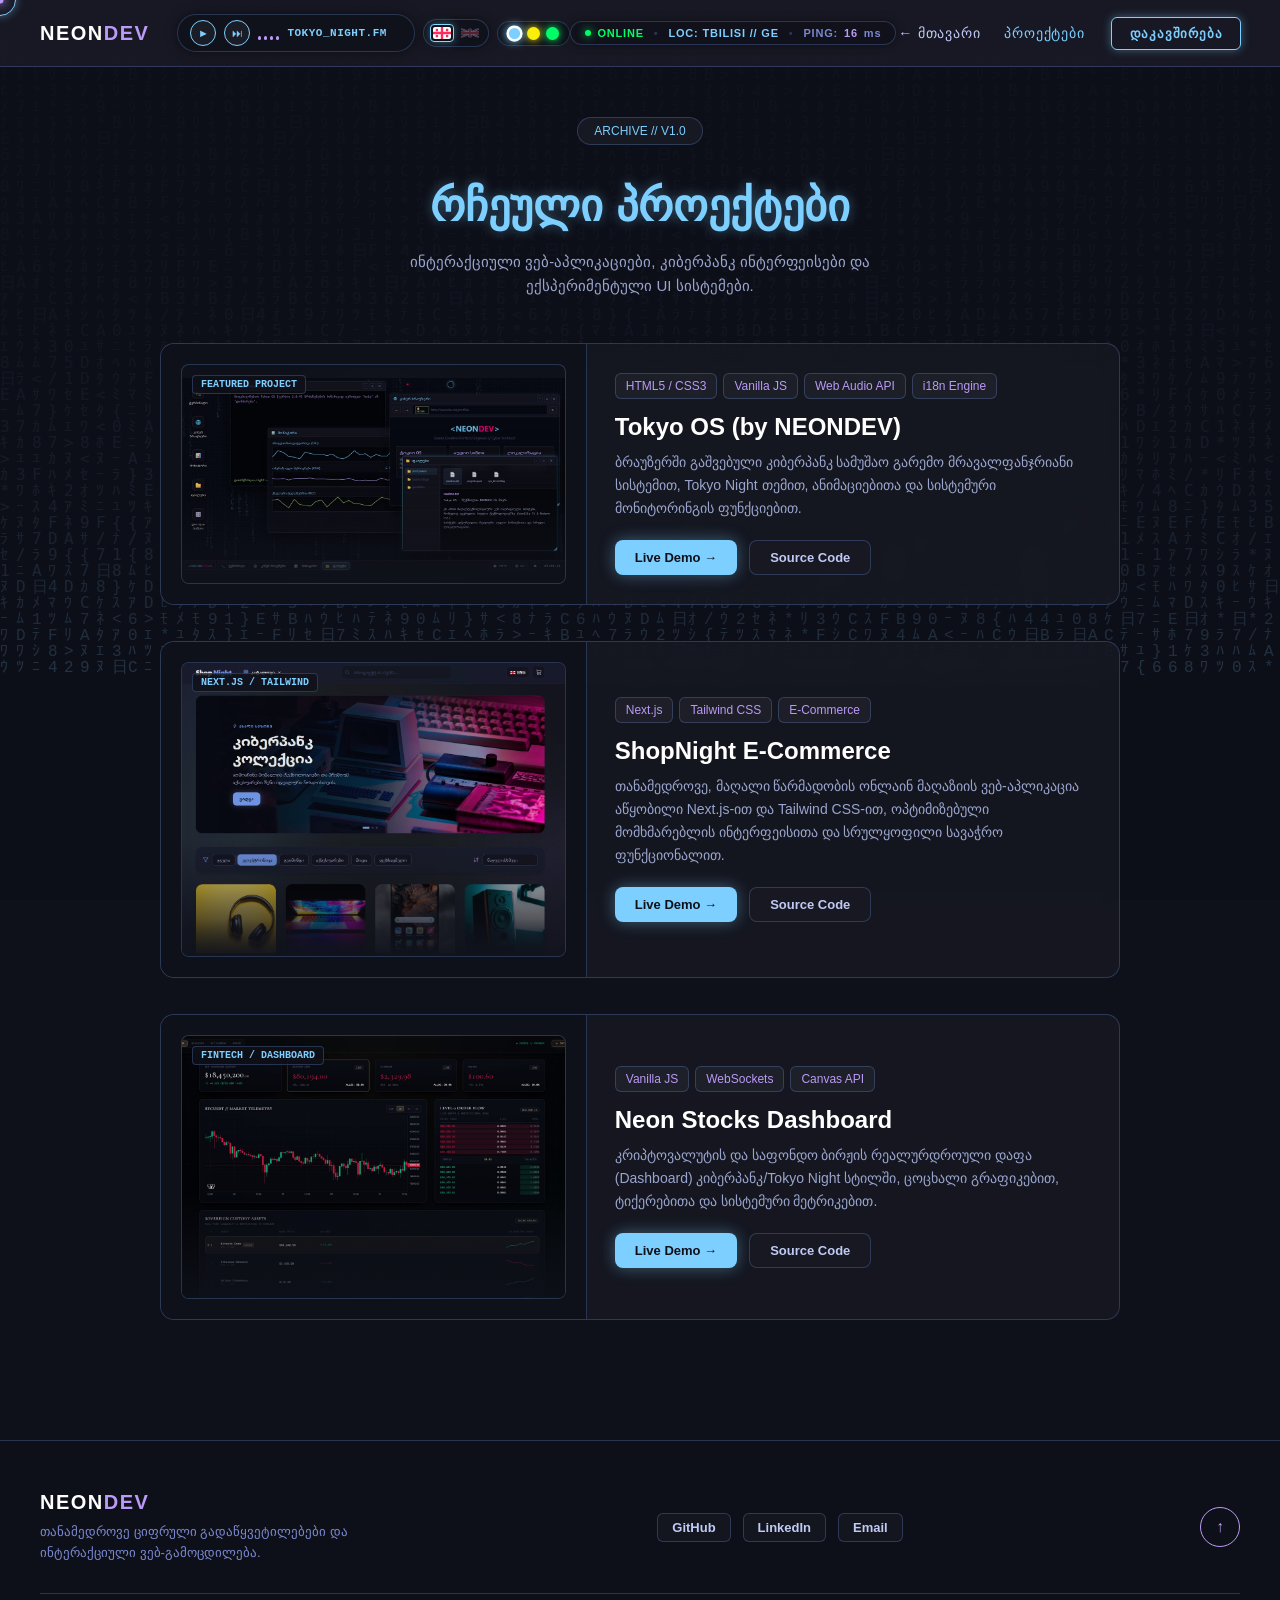
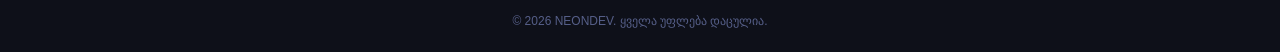
==== commit 7ccef880: "Merge pull request #1 from cercvadzee07/fix/portfolio-review Fix/portfolio review" ====
--- a/projects.html
+++ b/projects.html
@@ -389,6 +389,14 @@
             class="social-link"
             >GitHub</a
           >
+          <a
+            href="https://www.linkedin.com/in/beka-tsertsvadze-3347a1377/"
+            target="_blank"
+            rel="noopener noreferrer"
+            class="social-link"
+            >LinkedIn</a
+          >
+          <a href="mailto:neondev.code@gmail.com" class="social-link">Email</a>
         </div>
         <div class="footer-action">
           <button
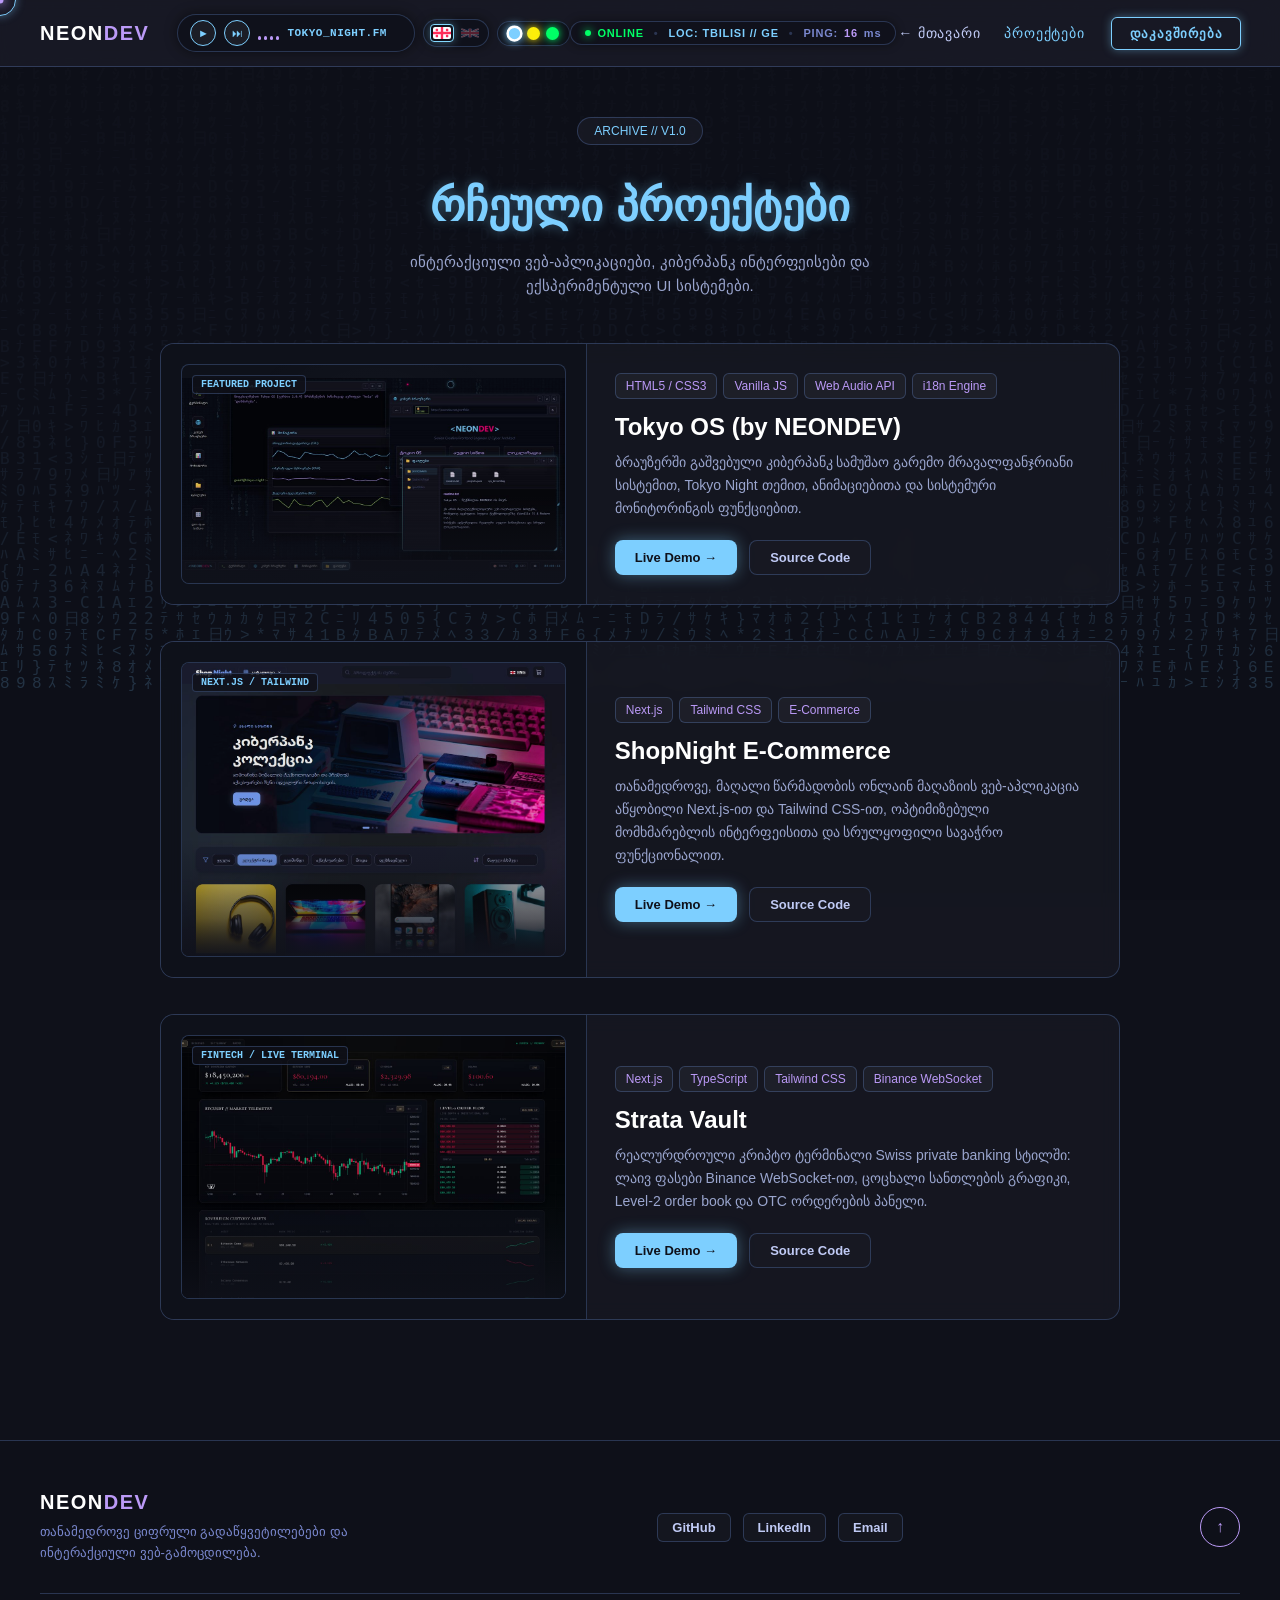
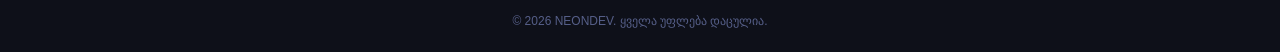
==== commit e6b7151a: "Update third project card to Strata Vault" ====
--- a/projects.html
+++ b/projects.html
@@ -6,7 +6,7 @@
     <title>პროექტები | NEONDEV</title>
     <meta
       name="description"
-      content="NEONDEV-ის რჩეული პროექტები: Tokyo OS, ShopNight E-Commerce და Neon Stocks Dashboard."
+      content="NEONDEV-ის რჩეული პროექტები: Tokyo OS, ShopNight E-Commerce და Strata Vault."
     />
     <meta property="og:type" content="website" />
     <meta property="og:title" content="პროექტები | NEONDEV" />
@@ -322,14 +322,14 @@
             </div>
           </div>
         </article>
-        <!-- ახალი პროექტი: Neon Stocks Dashboard -->
+        <!-- ახალი პროექტი: Strata Vault -->
         <article class="showcase-card reveal">
           <div class="showcase-preview">
             <div class="preview-mockup has-image">
-              <span class="mockup-tag">FINTECH / DASHBOARD</span>
+              <span class="mockup-tag">FINTECH / LIVE TERMINAL</span>
               <img
                 src="neonstocks-preview.jpg"
-                alt="Neon Stocks Dashboard Preview"
+                alt="Strata Vault Terminal Preview"
                 class="mockup-img"
                 loading="lazy"
               />
@@ -338,15 +338,16 @@
           </div>
           <div class="showcase-info">
             <div class="showcase-tags">
-              <span class="tag">Vanilla JS</span>
-              <span class="tag">WebSockets</span>
-              <span class="tag">Canvas API</span>
-            </div>
-            <h2>Neon Stocks Dashboard</h2>
+              <span class="tag">Next.js</span>
+              <span class="tag">TypeScript</span>
+              <span class="tag">Tailwind CSS</span>
+              <span class="tag">Binance WebSocket</span>
+            </div>
+            <h2>Strata Vault</h2>
             <p data-i18n="proj3Desc">
-              კრიპტოვალუტის და საფონდო ბირჟის რეალურდროული დაფა (Dashboard)
-              კიბერპანკ/Tokyo Night სტილში, ცოცხალი გრაფიკებით, ტიქერებითა და
-              სისტემური მეტრიკებით.
+              რეალურდროული კრიპტო ტერმინალი Swiss private banking სტილში:
+              ლაივ ფასები Binance WebSocket-ით, ცოცხალი სანთლების გრაფიკი,
+              Level-2 order book და OTC ორდერების პანელი.
             </p>
             <div class="showcase-actions">
               <a
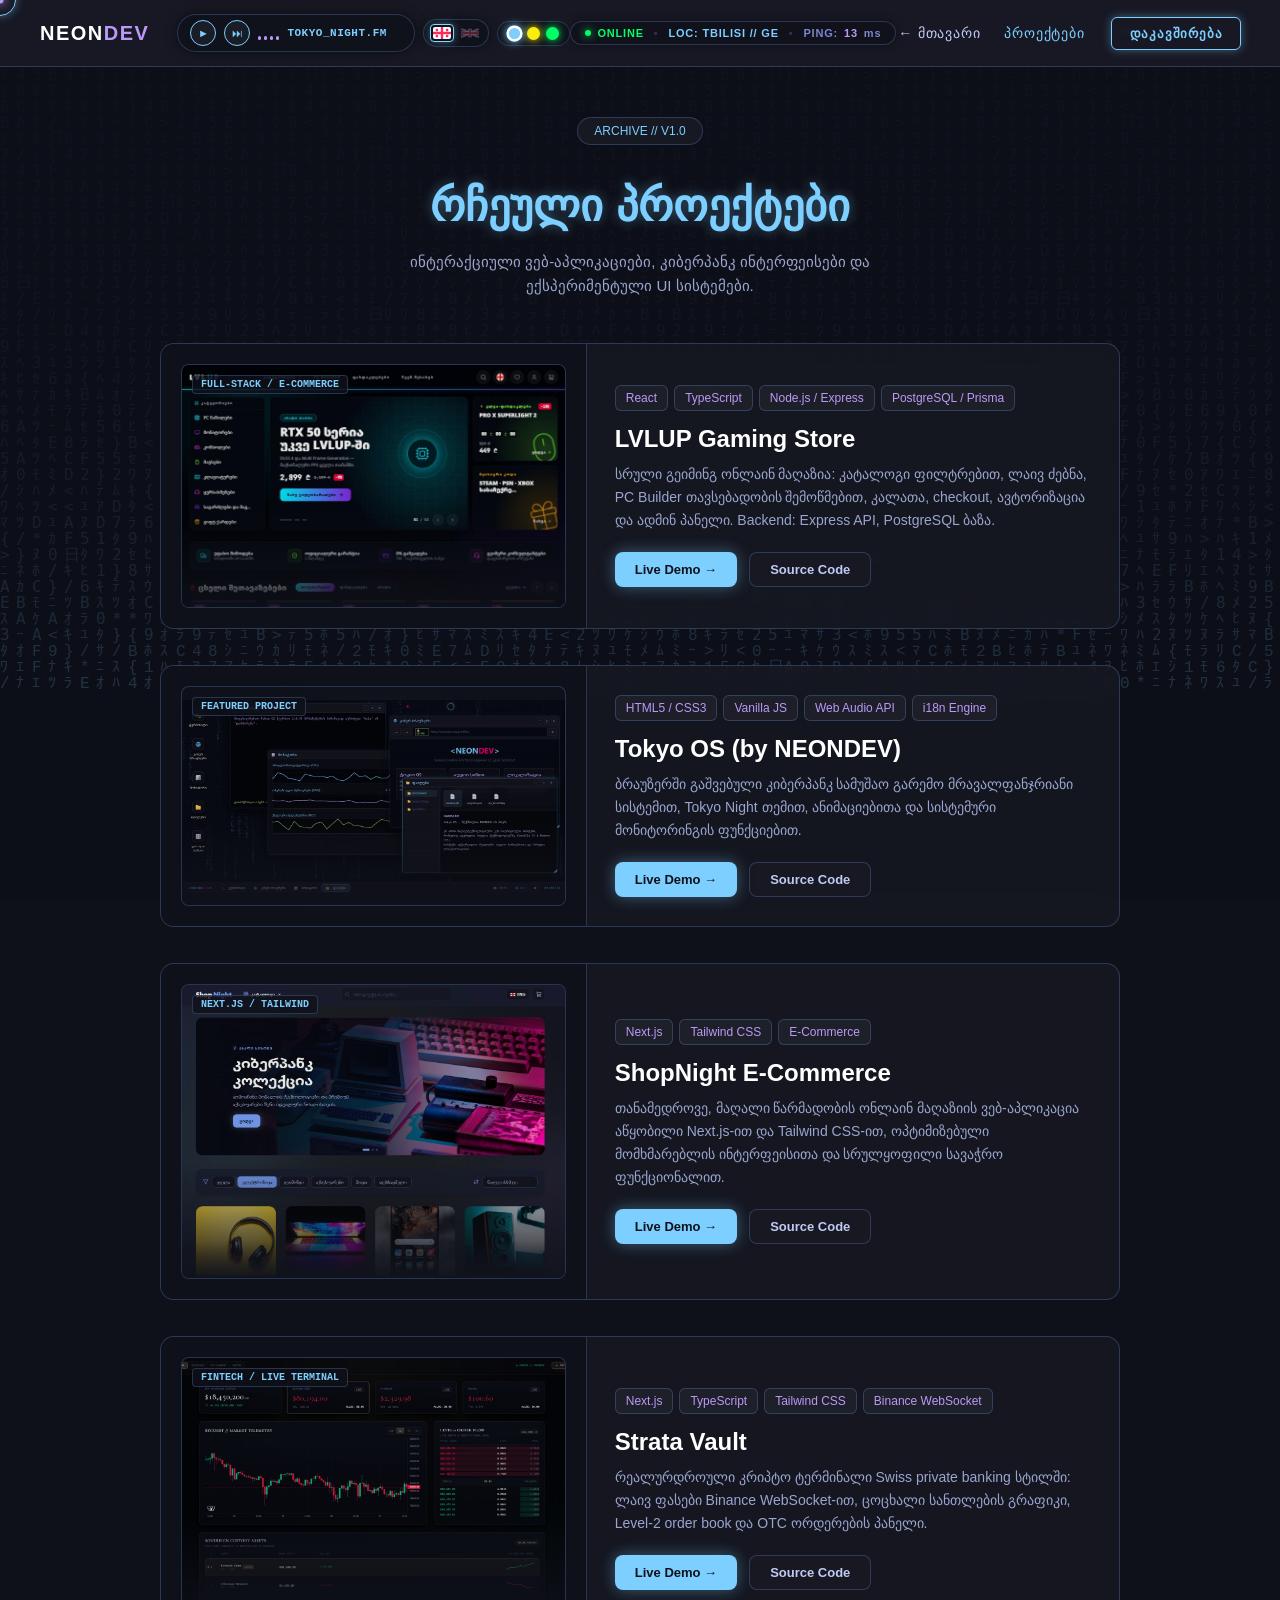
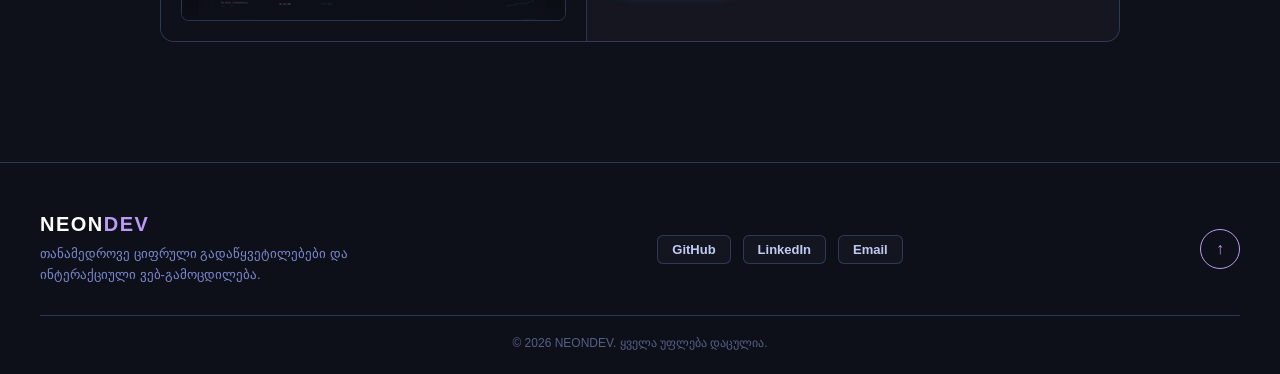
==== commit bdaec481: "Add LVLUP Gaming Store to the portfolio - New first project card (full-stack: React, TypeScript, Exp" ====
--- a/projects.html
+++ b/projects.html
@@ -6,7 +6,7 @@
     <title>პროექტები | NEONDEV</title>
     <meta
       name="description"
-      content="NEONDEV-ის რჩეული პროექტები: Tokyo OS, ShopNight E-Commerce და Strata Vault."
+      content="NEONDEV-ის რჩეული პროექტები: LVLUP Gaming Store, Tokyo OS, ShopNight E-Commerce და Strata Vault."
     />
     <meta property="og:type" content="website" />
     <meta property="og:title" content="პროექტები | NEONDEV" />
@@ -228,6 +228,53 @@
       </div>
 
       <div class="showcase-list">
+        <!-- პროექტი: LVLUP (full-stack) -->
+        <article class="showcase-card reveal">
+          <div class="showcase-preview">
+            <div class="preview-mockup has-image">
+              <span class="mockup-tag">FULL-STACK / E-COMMERCE</span>
+              <img
+                src="lvlup-preview.jpg"
+                alt="LVLUP Gaming Store Preview"
+                class="mockup-img"
+                loading="lazy"
+              />
+              <div class="mockup-overlay"></div>
+            </div>
+          </div>
+          <div class="showcase-info">
+            <div class="showcase-tags">
+              <span class="tag">React</span>
+              <span class="tag">TypeScript</span>
+              <span class="tag">Node.js / Express</span>
+              <span class="tag">PostgreSQL / Prisma</span>
+            </div>
+            <h2>LVLUP Gaming Store</h2>
+            <p data-i18n="proj4Desc">
+              სრული გეიმინგ ონლაინ მაღაზია: კატალოგი ფილტრებით, ლაივ ძებნა, PC
+              Builder თავსებადობის შემოწმებით, კალათა, checkout, ავტორიზაცია და
+              ადმინ პანელი. Backend: Express API, PostgreSQL ბაზა.
+            </p>
+            <div class="showcase-actions">
+              <a
+                href="https://lvlup-fawn.vercel.app/"
+                class="btn-primary"
+                target="_blank"
+                rel="noopener noreferrer"
+                data-i18n="liveDemoBtn"
+                >Live Demo &rarr;</a
+              >
+              <a
+                href="https://github.com/cercvadzee07/gaming-store"
+                class="btn-secondary"
+                target="_blank"
+                rel="noopener noreferrer"
+                data-i18n="sourceCodeBtn"
+                >Source Code</a
+              >
+            </div>
+          </div>
+        </article>
         <!-- პროექტი: Tokyo OS -->
         <article class="showcase-card reveal">
           <div class="showcase-preview">
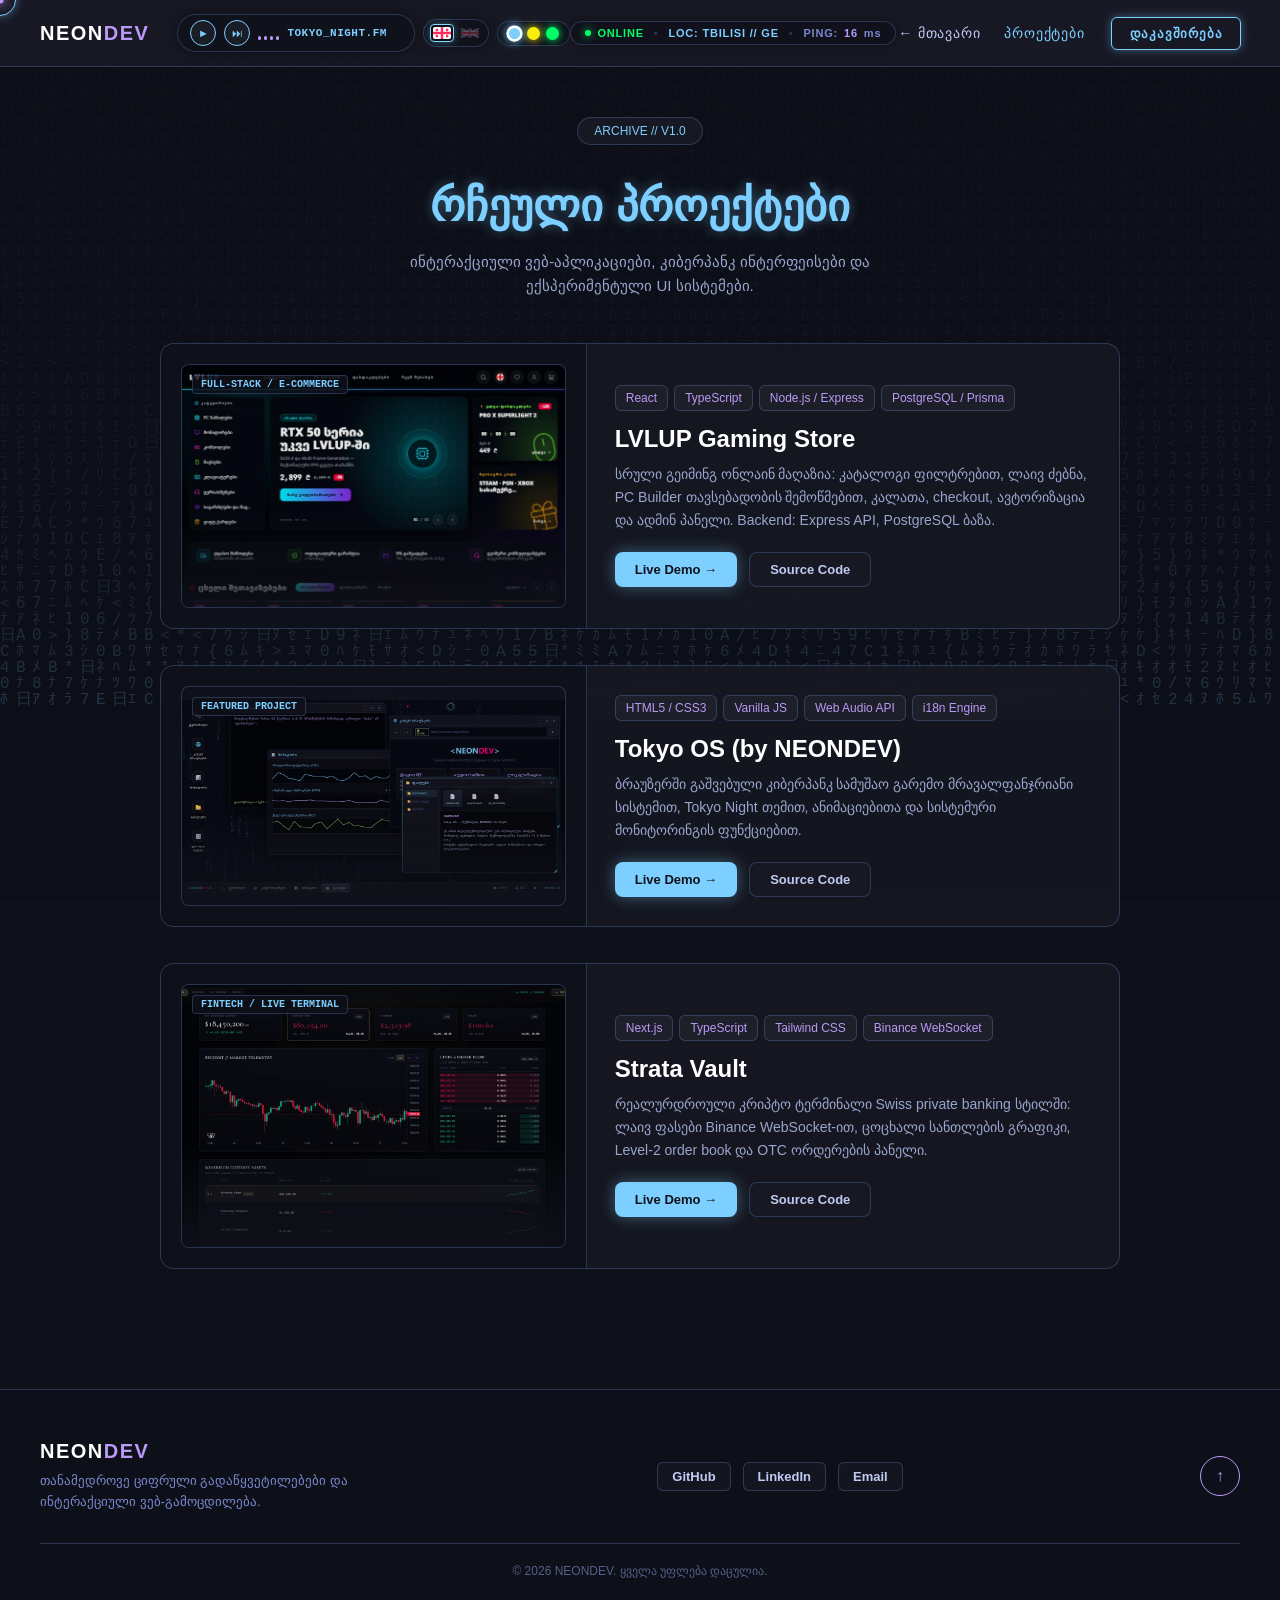
==== commit f6561128: "Remove ShopNight E-Commerce from the portfolio - Drop its project card, preview image and KA/EN desc" ====
--- a/projects.html
+++ b/projects.html
@@ -6,7 +6,7 @@
     <title>პროექტები | NEONDEV</title>
     <meta
       name="description"
-      content="NEONDEV-ის რჩეული პროექტები: LVLUP Gaming Store, Tokyo OS, ShopNight E-Commerce და Strata Vault."
+      content="NEONDEV-ის რჩეული პროექტები: LVLUP Gaming Store, Tokyo OS და Strata Vault."
     />
     <meta property="og:type" content="website" />
     <meta property="og:title" content="პროექტები | NEONDEV" />
@@ -323,52 +323,6 @@
             </div>
           </div>
         </article>
-        <!-- ახალი პროექტი: ShopNight E-Commerce -->
-        <article class="showcase-card reveal">
-          <div class="showcase-preview">
-            <div class="preview-mockup has-image">
-              <span class="mockup-tag">NEXT.JS / TAILWIND</span>
-              <img
-                src="shop-night-preview.jpg"
-                alt="ShopNight E-Commerce Preview"
-                class="mockup-img"
-                loading="lazy"
-              />
-              <div class="mockup-overlay"></div>
-            </div>
-          </div>
-          <div class="showcase-info">
-            <div class="showcase-tags">
-              <span class="tag">Next.js</span>
-              <span class="tag">Tailwind CSS</span>
-              <span class="tag">E-Commerce</span>
-            </div>
-            <h2>ShopNight E-Commerce</h2>
-            <p data-i18n="proj2Desc">
-              თანამედროვე, მაღალი წარმადობის ონლაინ მაღაზიის ვებ-აპლიკაცია
-              აწყობილი Next.js-ით და Tailwind CSS-ით, ოპტიმიზებული მომხმარებლის
-              ინტერფეისითა და სრულყოფილი სავაჭრო ფუნქციონალით.
-            </p>
-            <div class="showcase-actions">
-              <a
-                href="https://shophight-ecommerce-rtij-rho.vercel.app/"
-                class="btn-primary"
-                target="_blank"
-                rel="noopener noreferrer"
-                data-i18n="liveDemoBtn"
-                >Live Demo &rarr;</a
-              >
-              <a
-                href="https://github.com/cercvadzee07/shophight-ecommerce"
-                class="btn-secondary"
-                target="_blank"
-                rel="noopener noreferrer"
-                data-i18n="sourceCodeBtn"
-                >Source Code</a
-              >
-            </div>
-          </div>
-        </article>
         <!-- ახალი პროექტი: Strata Vault -->
         <article class="showcase-card reveal">
           <div class="showcase-preview">
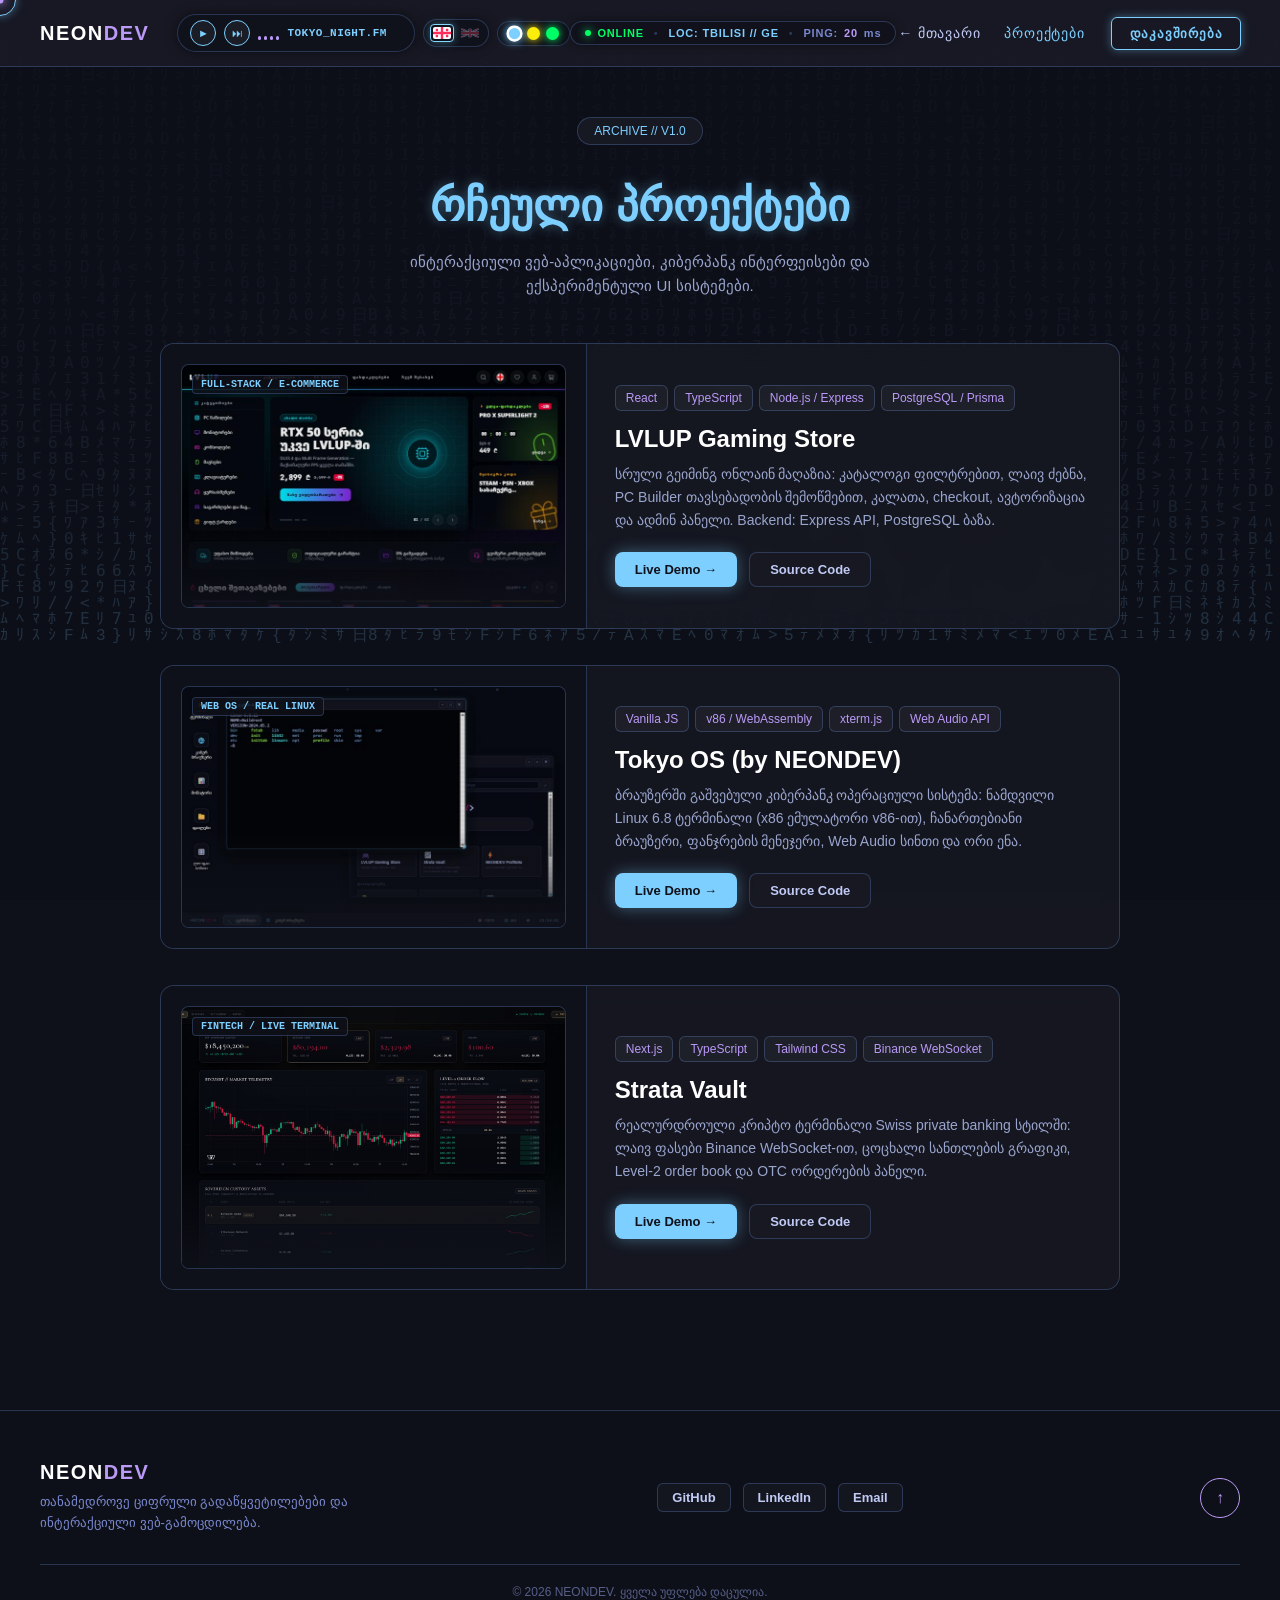
==== commit f4d92965: "Update Tokyo OS card: real Linux terminal, browser - New description (KA/EN) and tags: v86 / WebAsse" ====
--- a/projects.html
+++ b/projects.html
@@ -279,10 +279,10 @@
         <article class="showcase-card reveal">
           <div class="showcase-preview">
             <div class="preview-mockup has-image">
-              <span class="mockup-tag">FEATURED PROJECT</span>
+              <span class="mockup-tag">WEB OS / REAL LINUX</span>
               <img
                 src="tokyo-os-preview.jpg"
-                alt="Tokyo OS Preview"
+                alt="Tokyo OS with a real Linux terminal"
                 class="mockup-img"
                 loading="lazy"
               />
@@ -292,16 +292,16 @@
 
           <div class="showcase-info">
             <div class="showcase-tags">
-              <span class="tag">HTML5 / CSS3</span>
               <span class="tag">Vanilla JS</span>
+              <span class="tag">v86 / WebAssembly</span>
+              <span class="tag">xterm.js</span>
               <span class="tag">Web Audio API</span>
-              <span class="tag">i18n Engine</span>
             </div>
             <h2>Tokyo OS (by NEONDEV)</h2>
             <p data-i18n="proj1Desc">
-              ბრაუზერში გაშვებული კიბერპანკ სამუშაო გარემო მრავალფანჯრიანი
-              სისტემით, Tokyo Night თემით, ანიმაციებითა და სისტემური
-              მონიტორინგის ფუნქციებით.
+              ბრაუზერში გაშვებული კიბერპანკ ოპერაციული სისტემა: ნამდვილი Linux
+              6.8 ტერმინალი (x86 ემულატორი v86-ით), ჩანართებიანი ბრაუზერი,
+              ფანჯრების მენეჯერი, Web Audio სინთი და ორი ენა.
             </p>
             <div class="showcase-actions">
               <a
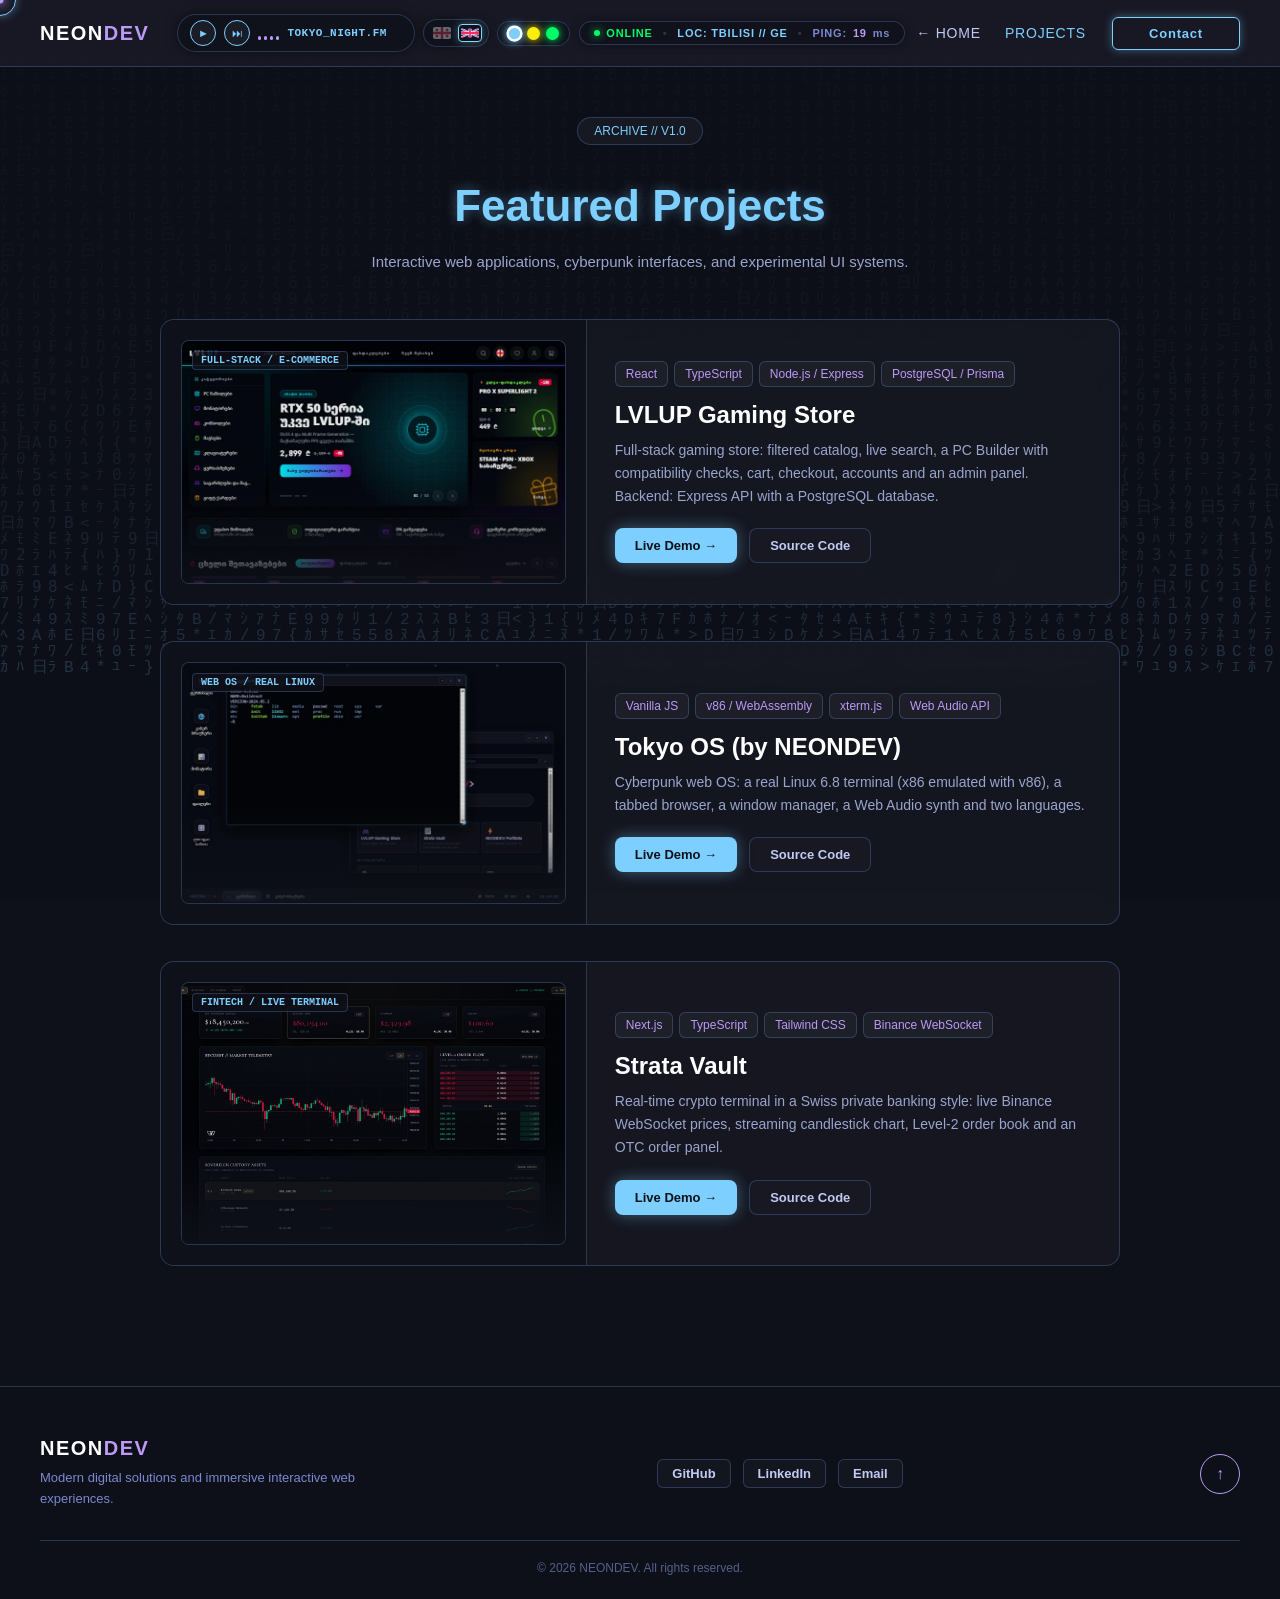
==== commit d5ddf4ca: "final" ====
--- a/projects.html
+++ b/projects.html
@@ -1,18 +1,18 @@
 <!doctype html>
-<html lang="ka">
+<html lang="en">
   <head>
     <meta charset="UTF-8" />
     <meta name="viewport" content="width=device-width, initial-scale=1.0" />
-    <title>პროექტები | NEONDEV</title>
+    <title>Projects | NEONDEV</title>
     <meta
       name="description"
-      content="NEONDEV-ის რჩეული პროექტები: LVLUP Gaming Store, Tokyo OS და Strata Vault."
+      content="Featured NEONDEV projects: LVLUP Gaming Store, Tokyo OS and Strata Vault."
     />
     <meta property="og:type" content="website" />
-    <meta property="og:title" content="პროექტები | NEONDEV" />
+    <meta property="og:title" content="Projects | NEONDEV" />
     <meta
       property="og:description"
-      content="ინტერაქციული ვებ-აპლიკაციები, კიბერპანკ ინტერფეისები და ექსპერიმენტული UI სისტემები."
+      content="Interactive web apps, cyberpunk interfaces and experimental UI systems."
     />
     <meta
       property="og:url"
@@ -77,9 +77,9 @@
         </div>
 
         <!-- ენის გადამრთველი HUD პანელი (დროშებით) -->
-        <div class="lang-switcher" title="ენის შეცვლა / Switch Language">
-          <button
-            class="lang-btn active"
+        <div class="lang-switcher" title="Switch Language / ენის შეცვლა">
+          <button
+            class="lang-btn"
             data-lang="ka"
             title="ქართული"
             aria-label="ქართული"
@@ -94,7 +94,7 @@
             </svg>
           </button>
           <button
-            class="lang-btn"
+            class="lang-btn active"
             data-lang="en"
             title="English"
             aria-label="English"
@@ -123,7 +123,7 @@
         </div>
 
         <!-- თემების გადამრთველი HUD პანელი -->
-        <div class="theme-switcher" title="ნეონის თემის შეცვლა">
+        <div class="theme-switcher" title="Change neon theme">
           <button
             class="theme-dot active"
             data-theme="tokyo"
@@ -161,19 +161,17 @@
 
       <!-- ლინკები (მხოლოდ მთავარი, პროექტები და დაკავშირება) -->
       <ul class="nav-links" id="navLinks">
-        <li><a href="index.html" data-i18n="navBack">&larr; მთავარი</a></li>
+        <li><a href="index.html" data-i18n="navBack">← Home</a></li>
         <li>
           <a
             href="projects.html"
             style="color: var(--neon-primary)"
             data-i18n="navProjects"
-            >პროექტები</a
+            >Projects</a
           >
         </li>
         <li class="mobile-btn-wrap">
-          <button class="btn-neon btn-mobile-connect" data-i18n="connectBtn">
-            დაკავშირება
-          </button>
+          <button class="btn-neon btn-mobile-connect" data-i18n="connectBtn">Contact</button>
         </li>
         <!-- თემების გადამრთველი მობილურის მენიუში -->
         <li class="mobile-theme-section">
@@ -202,10 +200,8 @@
       </ul>
 
       <div class="nav-right">
-        <button class="btn-neon nav-desktop-btn" data-i18n="connectBtn">
-          დაკავშირება
-        </button>
-        <button class="hamburger" id="hamburgerBtn" aria-label="მენიუ">
+        <button class="btn-neon nav-desktop-btn" data-i18n="connectBtn">Contact</button>
+        <button class="hamburger" id="hamburgerBtn" aria-label="Menu">
           <span class="bar"></span>
           <span class="bar"></span>
           <span class="bar"></span>
@@ -218,13 +214,10 @@
       <div class="projects-header reveal">
         <div class="badge">ARCHIVE // V1.0</div>
         <h1 class="page-title">
-          <span data-i18n="projectsPageTitle1">რჩეული</span>
-          <span data-i18n="projectsPageTitle2">პროექტები</span>
+          <span data-i18n="projectsPageTitle1">Featured</span>
+          <span data-i18n="projectsPageTitle2">Projects</span>
         </h1>
-        <p class="page-subtitle" data-i18n="projectsPageSubtitle">
-          ინტერაქციული ვებ-აპლიკაციები, კიბერპანკ ინტერფეისები და ექსპერიმენტული
-          UI სისტემები.
-        </p>
+        <p class="page-subtitle" data-i18n="projectsPageSubtitle">Interactive web applications, cyberpunk interfaces, and experimental UI systems.</p>
       </div>
 
       <div class="showcase-list">
@@ -250,11 +243,7 @@
               <span class="tag">PostgreSQL / Prisma</span>
             </div>
             <h2>LVLUP Gaming Store</h2>
-            <p data-i18n="proj4Desc">
-              სრული გეიმინგ ონლაინ მაღაზია: კატალოგი ფილტრებით, ლაივ ძებნა, PC
-              Builder თავსებადობის შემოწმებით, კალათა, checkout, ავტორიზაცია და
-              ადმინ პანელი. Backend: Express API, PostgreSQL ბაზა.
-            </p>
+            <p data-i18n="proj4Desc">Full-stack gaming store: filtered catalog, live search, a PC Builder with compatibility checks, cart, checkout, accounts and an admin panel. Backend: Express API with a PostgreSQL database.</p>
             <div class="showcase-actions">
               <a
                 href="https://lvlup-fawn.vercel.app/"
@@ -262,7 +251,7 @@
                 target="_blank"
                 rel="noopener noreferrer"
                 data-i18n="liveDemoBtn"
-                >Live Demo &rarr;</a
+                >Live Demo →</a
               >
               <a
                 href="https://github.com/cercvadzee07/gaming-store"
@@ -298,11 +287,7 @@
               <span class="tag">Web Audio API</span>
             </div>
             <h2>Tokyo OS (by NEONDEV)</h2>
-            <p data-i18n="proj1Desc">
-              ბრაუზერში გაშვებული კიბერპანკ ოპერაციული სისტემა: ნამდვილი Linux
-              6.8 ტერმინალი (x86 ემულატორი v86-ით), ჩანართებიანი ბრაუზერი,
-              ფანჯრების მენეჯერი, Web Audio სინთი და ორი ენა.
-            </p>
+            <p data-i18n="proj1Desc">Cyberpunk web OS: a real Linux 6.8 terminal (x86 emulated with v86), a tabbed browser, a window manager, a Web Audio synth and two languages.</p>
             <div class="showcase-actions">
               <a
                 href="https://cercvadzee07.github.io/Tokyo-OS/os.html"
@@ -310,7 +295,7 @@
                 target="_blank"
                 rel="noopener noreferrer"
                 data-i18n="liveDemoBtn"
-                >Live Demo &rarr;</a
+                >Live Demo →</a
               >
               <a
                 href="https://github.com/cercvadzee07/Tokyo-OS"
@@ -345,11 +330,7 @@
               <span class="tag">Binance WebSocket</span>
             </div>
             <h2>Strata Vault</h2>
-            <p data-i18n="proj3Desc">
-              რეალურდროული კრიპტო ტერმინალი Swiss private banking სტილში:
-              ლაივ ფასები Binance WebSocket-ით, ცოცხალი სანთლების გრაფიკი,
-              Level-2 order book და OTC ორდერების პანელი.
-            </p>
+            <p data-i18n="proj3Desc">Real-time crypto terminal in a Swiss private banking style: live Binance WebSocket prices, streaming candlestick chart, Level-2 order book and an OTC order panel.</p>
             <div class="showcase-actions">
               <a
                 href="https://strata-vault-otlus2s0t-cercvadzee.vercel.app/"
@@ -357,7 +338,7 @@
                 target="_blank"
                 rel="noopener noreferrer"
                 data-i18n="liveDemoBtn"
-                >Live Demo &rarr;</a
+                >Live Demo →</a
               >
               <a
                 href="https://github.com/cercvadzee07/strata-vault"
@@ -378,10 +359,7 @@
       <div class="footer-container">
         <div class="footer-brand">
           <div class="logo">NEON<span>DEV</span></div>
-          <p data-i18n="footerDesc">
-            თანამედროვე ციფრული გადაწყვეტილებები და ინტერაქციული
-            ვებ-გამოცდილება.
-          </p>
+          <p data-i18n="footerDesc">Modern digital solutions and immersive interactive web experiences.</p>
         </div>
         <div class="footer-socials">
           <a
@@ -405,7 +383,7 @@
             type="button"
             id="scrollTopBtn"
             class="btn-scroll-top"
-            title="ზემოთ დაბრუნება"
+            title="Back to top"
             aria-label="Scroll to top"
           >
             &#8593;
@@ -413,7 +391,7 @@
         </div>
       </div>
       <div class="footer-bottom">
-        <p data-i18n="footerCopy">&copy; 2026 NEONDEV. ყველა უფლება დაცულია.</p>
+        <p data-i18n="footerCopy">© 2026 NEONDEV. All rights reserved.</p>
       </div>
     </footer>
 
@@ -429,26 +407,24 @@
           &times;
         </button>
         <h3 class="modal-title">
-          <span data-i18n="modalContactTitle1">მოდი</span>
-          <span data-i18n="modalContactTitle2">დავუკავშირდეთ</span>
+          <span data-i18n="modalContactTitle1">Let's</span>
+          <span data-i18n="modalContactTitle2">Connect</span>
         </h3>
-        <p class="modal-desc" data-i18n="modalContactDesc">
-          გაქვს საინტერესო იდეა ან პროექტი? მომწერე ნებისმიერ დროს.
-        </p>
+        <p class="modal-desc" data-i18n="modalContactDesc">Have a project or opportunity? Send a message anytime.</p>
         <form class="modal-form" id="contactForm">
           <div class="input-group">
-            <label data-i18n="labelName">სახელი</label>
+            <label data-i18n="labelName">Name</label>
             <input
               type="text"
               name="name"
-              placeholder="თქვენი სახელი"
+              placeholder="Your name"
               data-i18n-ph="phName"
               required
             />
           </div>
 
           <div class="input-group">
-            <label data-i18n="labelEmail">ელ-ფოსტა</label>
+            <label data-i18n="labelEmail">Email</label>
             <input
               type="email"
               name="email"
@@ -458,11 +434,11 @@
           </div>
 
           <div class="input-group">
-            <label data-i18n="labelMsg">შეტყობინება</label>
+            <label data-i18n="labelMsg">Message</label>
             <textarea
               name="message"
               rows="3"
-              placeholder="მოკლედ თქვენი იდეის შესახებ..."
+              placeholder="Tell me about your project..."
               data-i18n-ph="phMsg"
               required
             ></textarea>
@@ -475,9 +451,7 @@
             class="btn-primary modal-submit"
             id="submitBtn"
             data-i18n="sendBtn"
-          >
-            გაგზავნა
-          </button>
+          >Send Message</button>
         </form>
       </div>
     </div>
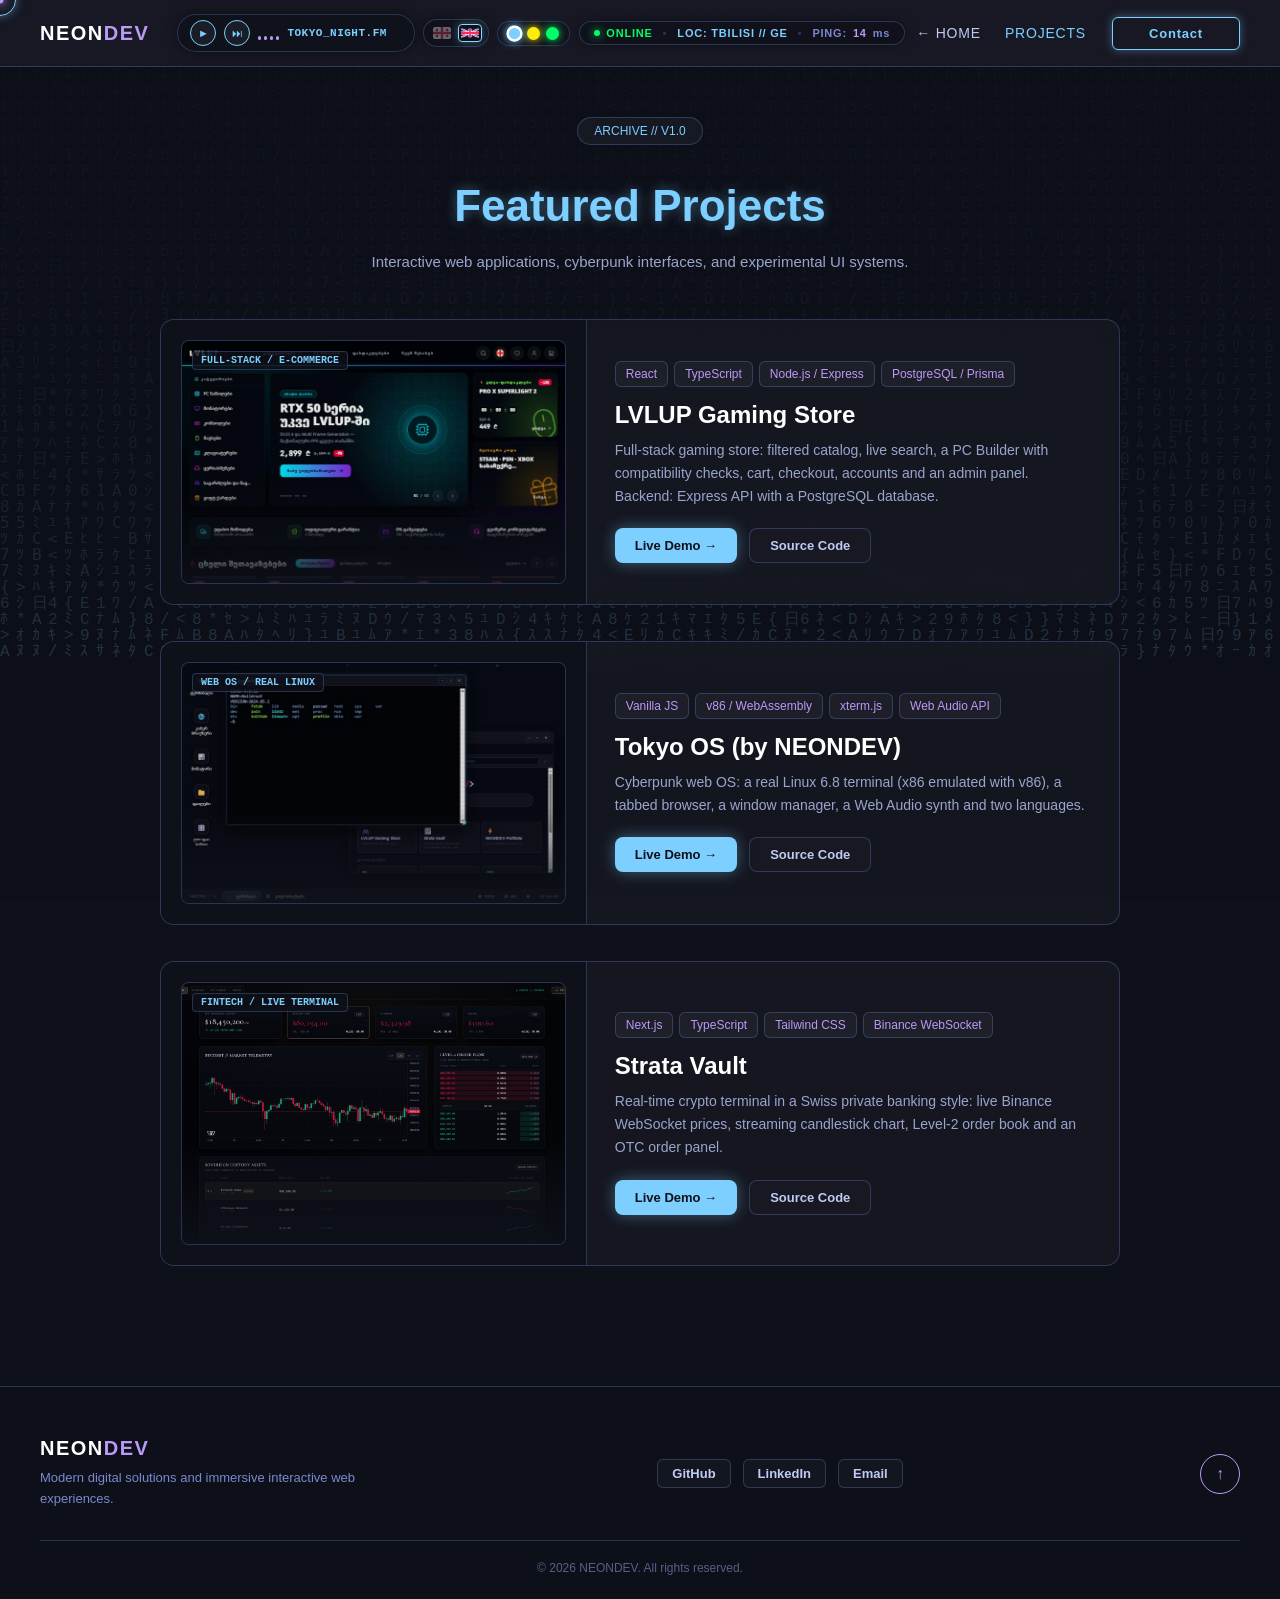
==== commit 40cb3acc: "linkedin" ====
--- a/projects.html
+++ b/projects.html
@@ -370,7 +370,7 @@
             >GitHub</a
           >
           <a
-            href="https://www.linkedin.com/in/beka-tsertsvadze-3347a1377/"
+            href="https://www.linkedin.com/in/beqa-tsertsvadze-a01b88383/"
             target="_blank"
             rel="noopener noreferrer"
             class="social-link"
--- a/style.css
+++ b/style.css
@@ -708,50 +708,71 @@
   margin-bottom: 22px;
 }
 
-.skills-list {
+/* სერვისების ბარათები (What I Offer) */
+.services-list {
   display: flex;
   flex-direction: column;
-  gap: 16px;
+  gap: 14px;
   margin-bottom: 24px;
 }
 
-.skill-info {
-  display: flex;
-  justify-content: space-between;
+.service-item {
+  position: relative;
+  background: rgba(15, 17, 26, 0.6);
+  border: 1px solid var(--neon-border);
+  border-left: 2px solid var(--neon-primary);
+  border-radius: 10px;
+  padding: 16px 18px 16px 52px;
+  transition:
+    transform 0.3s ease,
+    border-color 0.3s ease,
+    box-shadow 0.3s ease;
+}
+
+.service-item:hover {
+  transform: translateX(4px);
+  border-color: var(--neon-primary);
+  box-shadow: 0 0 16px var(--neon-glow);
+}
+
+.service-index {
+  position: absolute;
+  left: 16px;
+  top: 17px;
+  font-size: 12px;
+  font-weight: 700;
+  letter-spacing: 1px;
+  color: var(--neon-secondary);
+  text-shadow: 0 0 8px var(--neon-glow);
+}
+
+.service-item h4 {
+  font-size: 15px;
+  color: #ffffff;
+  margin-bottom: 6px;
+}
+
+.service-item p {
   font-size: 13px;
-  font-weight: 600;
-  color: #c0caf5;
-  margin-bottom: 6px;
-}
-
-.skill-pct {
-  color: var(--neon-primary);
-}
-
-.skill-bar {
+  line-height: 1.6;
+  color: #9aa5ce;
+}
+
+.about-resume-btn {
   width: 100%;
-  height: 6px;
-  background: rgba(15, 17, 26, 0.8);
-  border-radius: 10px;
-  overflow: hidden;
-  border: 1px solid var(--neon-border);
-}
-
-.skill-fill {
-  height: 100%;
-  width: 0%;
-  background: linear-gradient(
-    90deg,
-    var(--neon-primary),
-    var(--neon-secondary)
-  );
-  border-radius: 10px;
-  box-shadow: 0 0 10px var(--neon-glow);
-  transition: width 1.2s cubic-bezier(0.16, 1, 0.3, 1);
-}
-
-.skills-card.active .skill-fill {
-  width: var(--w);
+  margin-top: 22px;
+}
+
+/* რჩეული პროექტები მთავარ გვერდზე */
+.featured-section {
+  padding: 60px 20px 0;
+  max-width: 1000px;
+  margin: 0 auto;
+}
+
+.featured-more {
+  text-align: center;
+  margin-top: 32px;
 }
 
 .tech-tags {
